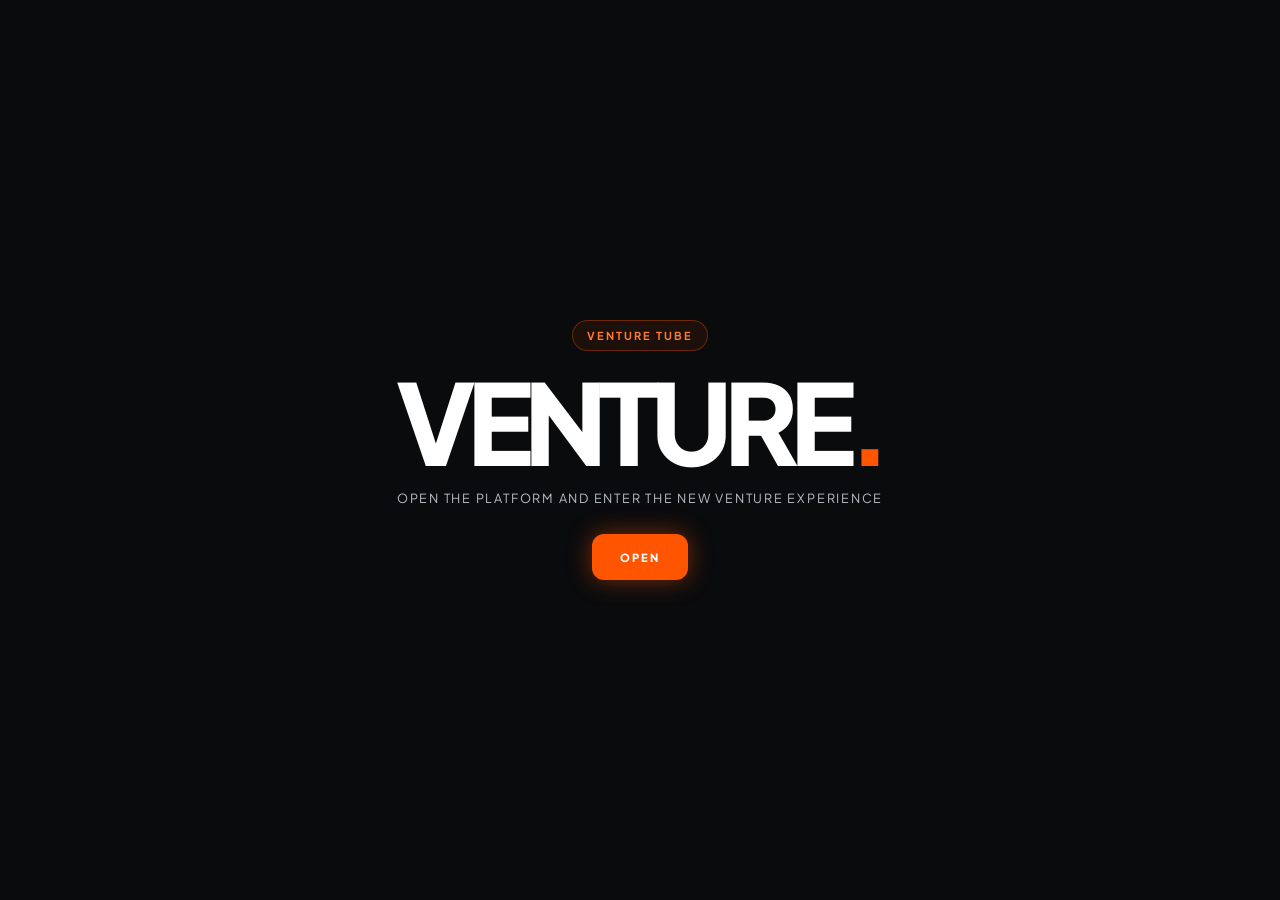
==== index.html @ 2f08c048 "Add files via upload" ====
<!DOCTYPE html>
<html lang="en">
<head>
  <meta charset="UTF-8">
  <meta name="viewport" content="width=device-width, initial-scale=1.0, maximum-scale=1.0, user-scalable=no">
  <title>Balaji Ventures</title>
  <link rel="preconnect" href="https://fonts.googleapis.com">
  <link rel="preconnect" href="https://fonts.gstatic.com" crossorigin>
  <link href="https://fonts.googleapis.com/css2?family=Plus+Jakarta+Sans:wght@400;500;600;700;800&display=swap" rel="stylesheet">
  <link rel="stylesheet" href="style.css">
  <style>
    .intro-screen {
      position: fixed;
      inset: 0;
      display: flex;
      align-items: center;
      justify-content: center;
      background: #0A0B0D;
      z-index: 50;
      transition: opacity 0.6s ease, visibility 0.6s ease;
    }
    .intro-screen.hidden {
      opacity: 0;
      visibility: hidden;
      pointer-events: none;
    }
    .intro-inner {
      text-align: center;
      padding: 32px 20px;
    }
    .intro-badge {
      display: inline-block;
      margin-bottom: 20px;
      border: 1px solid rgba(255, 85, 0, 0.35);
      background: rgba(255, 85, 0, 0.08);
      color: #ff7a32;
      padding: 8px 14px;
      border-radius: 999px;
      font-size: 11px;
      letter-spacing: 0.18em;
      text-transform: uppercase;
      font-weight: 700;
    }
    .intro-title {
      margin: 0;
      color: #fff;
      font-size: clamp(3rem, 9vw, 8rem);
      line-height: 0.9;
      letter-spacing: -0.08em;
      font-weight: 800;
    }
    .intro-title .dot {
      color: #FF5500;
    }
    .intro-sub {
      margin: 18px auto 0;
      max-width: 540px;
      color: rgba(226, 232, 240, 0.8);
      font-size: 0.9rem;
      letter-spacing: 0.14em;
      text-transform: uppercase;
    }
    .open-btn {
      margin-top: 28px;
      border: none;
      background: #FF5500;
      color: #fff;
      padding: 16px 28px;
      border-radius: 12px;
      font-size: 0.8rem;
      letter-spacing: 0.18em;
      text-transform: uppercase;
      font-weight: 800;
      cursor: pointer;
      box-shadow: 0 0 24px rgba(255, 85, 0, 0.45);
    }
    .app-root {
      opacity: 1;
      transition: opacity 0.5s ease;
    }
    .app-root.hidden {
      opacity: 0;
      pointer-events: none;
    }
  </style>
</head>
<body class="dark-theme">
  <div id="introScreen" class="intro-screen">
    <div class="intro-inner">
      <div class="intro-badge">Venture Tube</div>
      <h1 class="intro-title">VENTURE<span class="dot">.</span></h1>
      <p class="intro-sub">Open the platform and enter the new venture experience</p>
      <button id="openVentureBtn" class="open-btn" type="button">Open</button>
    </div>
  </div>

  <!-- App Root -->
  <div class="app-root hidden" id="ventureAppRoot">

    <!-- Top Navigation Bar -->
    <header class="app-header" id="appHeader">
      <div class="header-left">
        <a href="#" class="brand-link" id="logoBtn" aria-label="Balaji Ventures Home">
          <div class="brand-badge-icon">BV</div>
          <span class="brand-name">Balaji Ventures</span>
        </a>
      </div>

      <!-- Center Search (Desktop) -->
      <div class="header-center desktop-only">
        <div class="search-box-wrap">
          <svg viewBox="0 0 24 24" class="search-icon"><path d="M20.87 20.17l-5.59-5.59A7.93 7.93 0 0 0 17 9.5a8 8 0 1 0-8 8 7.93 7.93 0 0 0 5.08-1.72l5.59 5.59.2.2.7-.7zM9.5 16.5a7 7 0 1 1 0-14 7 7 0 0 1 0 14z" fill="currentColor"/></svg>
          <input type="text" id="desktopSearchInput" class="search-input" placeholder="Search videos..." autocomplete="off">
          <button class="clear-btn hidden" id="desktopClearSearchBtn" aria-label="Clear search">
            <svg viewBox="0 0 24 24" class="icon-sm"><path d="M19 6.41L17.59 5 12 10.59 6.41 5 5 6.41 10.59 12 5 17.59 6.41 19 12 13.41 17.59 19 19 17.59 13.41 12z" fill="currentColor"/></svg>
          </button>
        </div>
      </div>

      <!-- Right Header Actions -->
      <div class="header-right">
        <!-- Theme Toggle Button (Light / Dark Mode) -->
        <button class="icon-btn theme-toggle-btn" id="themeToggleBtn" aria-label="Toggle Light/Dark Mode" title="Toggle Light/Dark Mode">
          <svg viewBox="0 0 24 24" class="icon" id="themeIconSvg">
            <!-- Sun Icon (shown in dark mode to switch to light) -->
            <path d="M12 7c-2.76 0-5 2.24-5 5s2.24 5 5 5 5-2.24 5-5-2.24-5-5-5zM2 13h2c.55 0 1-.45 1-1s-.45-1-1-1H2c-.55 0-1 .45-1 1s.45 1 1 1zm18 0h2c.55 0 1-.45 1-1s-.45-1-1-1h-2c-.55 0-1 .45-1 1s.45 1 1 1zM11 2v2c0 .55.45 1 1 1s1-.45 1-1V2c0-.55-.45-1-1-1s-1 .45-1 1zm0 18v2c0 .55.45 1 1 1s1-.45 1-1v-2c0-.55-.45-1-1-1s-1 .45-1 1zM5.99 4.58c-.39-.39-1.03-.39-1.41 0s-.39 1.03 0 1.41l1.06 1.06c.39.39 1.03.39 1.41 0s.39-1.03 0-1.41L5.99 4.58zm12.37 12.37c-.39-.39-1.03-.39-1.41 0s-.39 1.03 0 1.41l1.06 1.06c.39.39 1.03.39 1.41 0s.39-1.03 0-1.41l-1.06-1.06zm1.06-10.96c.39-.39.39-1.03 0-1.41s-1.03-.39-1.41 0l-1.06 1.06c-.39.39-.39 1.03 0 1.41s1.03.39 1.41 0l1.06-1.06zM7.05 18.36c.39-.39.39-1.03 0-1.41s-1.03-.39-1.41 0l-1.06 1.06c-.39.39-.39 1.03 0 1.41s1.03.39 1.41 0l1.06-1.06z" fill="currentColor"/>
          </svg>
        </button>

        <!-- Mobile Search Trigger -->
        <button class="icon-btn mobile-only" id="mobileSearchTrigger" aria-label="Search">
          <svg viewBox="0 0 24 24" class="icon"><path d="M20.87 20.17l-5.59-5.59A7.93 7.93 0 0 0 17 9.5a8 8 0 1 0-8 8 7.93 7.93 0 0 0 5.08-1.72l5.59 5.59.2.2.7-.7zM9.5 16.5a7 7 0 1 1 0-14 7 7 0 0 1 0 14z" fill="currentColor"/></svg>
        </button>

        <!-- Account Profile Avatar -->
        <button class="avatar-button" id="accountMenuBtn" aria-label="Account">
          <div class="avatar-circle">BV</div>
        </button>
      </div>
    </header>

    <!-- Mobile Search Bar Overlay -->
    <div class="mobile-search-overlay hidden" id="mobileSearchBar">
      <button class="icon-btn" id="mobileSearchClose" aria-label="Close search">
        <svg viewBox="0 0 24 24" class="icon"><path d="M20 11H7.83l5.59-5.59L12 4l-8 8 8 8 1.41-1.41L7.83 13H20v-2z" fill="currentColor"/></svg>
      </button>
      <input type="text" id="mobileSearchInput" placeholder="Search videos..." autocomplete="off">
    </div>

    <!-- Main Content Shell -->
    <div class="page-shell">

      <!-- Desktop Sidebar Rail -->
      <aside class="sidebar-rail desktop-only" id="sidebarRail">
        <nav class="rail-nav">
          <a href="#" class="rail-item active" id="railHomeBtn" aria-label="Home">
            <svg viewBox="0 0 24 24" class="icon"><path d="M10 20v-6h4v6h5v-8h3L12 3 2 12h3v8z" fill="currentColor"/></svg>
            <span>Home</span>
          </a>
          <button class="rail-item" id="railAccountBtn" aria-label="Account">
            <svg viewBox="0 0 24 24" class="icon"><path d="M12 2C6.48 2 2 6.48 2 12s4.48 10 10 10 10-4.48 10-10S17.52 2 12 2zm0 3c1.66 0 3 1.34 3 3s-1.34 3-3 3-3-1.34-3-3 1.34-3 3-3zm0 14.2c-2.5 0-4.71-1.28-6-3.22.03-1.99 4-3.08 6-3.08 1.99 0 5.97 1.09 6 3.08-1.29 1.94-3.5 3.22-6 3.22z" fill="currentColor"/></svg>
            <span>Account</span>
          </button>
        </nav>
      </aside>

      <!-- VIEW 1: HOME FEED VIEW -->
      <main class="content-view" id="homeView">
        <section class="video-feed-section">
          <div class="feed-header">
            <h1 class="feed-title">Balaji Ventures Videos</h1>
            <p class="feed-subtitle">Select any video to open the dedicated player page with comments and video made by code.</p>
          </div>

          <!-- Video Cards Grid -->
          <div class="video-cards-grid" id="videoCardsGrid">

            <!-- Video Card 0 -->
            <article class="video-card" data-id="0">
              <div class="card-media">
                <canvas class="thumb-canvas" id="thumbCanvas0" width="400" height="225"></canvas>
                <span class="duration-badge">0:30</span>
              </div>
              <div class="card-details">
                <div class="author-avatar">BV</div>
                <div class="card-meta">
                  <h3 class="video-card-title">Balaji Ventures - Project Introduction & Vision</h3>
                  <div class="author-name">Balaji Ventures</div>
                  <div class="video-stats">180K views • 2 days ago</div>
                </div>
              </div>
            </article>

            <!-- Video Card 1 -->
            <article class="video-card" data-id="1">
              <div class="card-media">
                <canvas class="thumb-canvas" id="thumbCanvas1" width="400" height="225"></canvas>
                <span class="duration-badge">0:30</span>
              </div>
              <div class="card-details">
                <div class="author-avatar">BV</div>
                <div class="card-meta">
                  <h3 class="video-card-title">Balaji Ventures - Coastal Horizon & Sunset Waves</h3>
                  <div class="author-name">Balaji Ventures</div>
                  <div class="video-stats">125K views • 4 days ago</div>
                </div>
              </div>
            </article>

            <!-- Video Card 2 -->
            <article class="video-card" data-id="2">
              <div class="card-media">
                <canvas class="thumb-canvas" id="thumbCanvas2" width="400" height="225"></canvas>
                <span class="duration-badge">0:30</span>
              </div>
              <div class="card-details">
                <div class="author-avatar">BV</div>
                <div class="card-meta">
                  <h3 class="video-card-title">Balaji Ventures - Mountain Pine Sunrise</h3>
                  <div class="author-name">Balaji Ventures</div>
                  <div class="video-stats">95K views • 1 week ago</div>
                </div>
              </div>
            </article>

            <!-- Video Card 3 -->
            <article class="video-card" data-id="3">
              <div class="card-media">
                <canvas class="thumb-canvas" id="thumbCanvas3" width="400" height="225"></canvas>
                <span class="duration-badge">0:30</span>
              </div>
              <div class="card-details">
                <div class="author-avatar">BV</div>
                <div class="card-meta">
                  <h3 class="video-card-title">Balaji Ventures - Twilight City Lights</h3>
                  <div class="author-name">Balaji Ventures</div>
                  <div class="video-stats">140K views • 2 weeks ago</div>
                </div>
              </div>
            </article>

          </div>
        </section>

        <!-- Loading Skeletons -->
        <section class="loading-skeletons-section">
          <div class="skeletons-title">Loading Thumbnails</div>
          <div class="skeletons-grid">
            <div class="skeleton-item">
              <div class="skeleton-thumb-placeholder"></div>
              <div class="skeleton-caption">
                <div class="skeleton-circle"></div>
                <div class="skeleton-bars">
                  <div class="skeleton-line w-85"></div>
                  <div class="skeleton-line w-55"></div>
                </div>
              </div>
            </div>
            <div class="skeleton-item">
              <div class="skeleton-thumb-placeholder"></div>
              <div class="skeleton-caption">
                <div class="skeleton-circle"></div>
                <div class="skeleton-bars">
                  <div class="skeleton-line w-85"></div>
                  <div class="skeleton-line w-55"></div>
                </div>
              </div>
            </div>
          </div>
        </section>

        <!-- Site Footer Label -->
        <footer class="site-footer">
          <div class="footer-container">
            <div class="footer-credits">
              <span class="footer-text">Made by <strong>Teemup Technology</strong></span>
              <span class="footer-bullet">•</span>
              <span class="footer-demo-pill">Demo Version</span>
            </div>
            <div class="footer-info">
              <span>Balaji Ventures Video Platform</span>
            </div>
          </div>
        </footer>
      </main>

      <!-- VIEW 2: DEDICATED IMPROVED WATCH PAGE (2-COLUMN THEATER LAYOUT) -->
      <main class="content-view hidden" id="watchView">
        <div class="watch-page-wrapper">

          <!-- Top Back Bar -->
          <div class="watch-top-bar">
            <button class="back-link-btn" id="backToHomeBtn">
              <svg viewBox="0 0 24 24" class="icon"><path d="M20 11H7.83l5.59-5.59L12 4l-8 8 8 8 1.41-1.41L7.83 13H20v-2z" fill="currentColor"/></svg>
              <span>Back to Feed</span>
            </button>
          </div>

          <!-- 2-Column Theater Layout -->
          <div class="watch-columns-layout">

            <!-- LEFT MAIN COLUMN: Video Player + Meta + Description + Comments -->
            <div class="watch-primary-col">

              <!-- Improved Video Player Screen (Natural Code-Generated Video) -->
              <div class="player-viewport" id="playerViewport">
                <canvas id="natureVideoCanvas" width="960" height="540"></canvas>

                <!-- Professional Video Player Controls Bar -->
                <div class="player-controls-bar" id="playerControlsBar">
                  <div class="seek-track" id="videoSeekTrack">
                    <div class="seek-progress" id="videoSeekProgress"></div>
                  </div>
                  <div class="controls-actions">
                    <div class="actions-left">
                      <button class="ctrl-btn" id="codePlayToggle" aria-label="Play/Pause">
                        <svg viewBox="0 0 24 24" class="icon" id="playIconSvg"><path d="M6 19h4V5H6v14zm8-14v14h4V5h-4z" fill="#ffffff"/></svg>
                      </button>
                      <button class="ctrl-btn" id="codeRestartBtn" aria-label="Replay">
                        <svg viewBox="0 0 24 24" class="icon"><path d="M12 5V1L7 6l5 5V7c3.31 0 6 2.69 6 6s-2.69 6-6 6-6-2.69-6-6H4c0 4.42 3.58 8 8 8s8-3.58 8-8-3.58-8-8-8z" fill="#ffffff"/></svg>
                      </button>
                      <button class="ctrl-btn" id="codeMuteBtn" aria-label="Mute/Unmute">
                        <svg viewBox="0 0 24 24" class="icon" id="volumeIconSvg"><path d="M3 9v6h4l5 5V4L7 9H3zm13.5 3c0-1.77-1.02-3.29-2.5-4.03v8.05c1.48-.73 2.5-2.25 2.5-4.02z" fill="#ffffff"/></svg>
                      </button>
                      <span class="time-label" id="videoTimeDisplay">0:00 / 0:30</span>
                    </div>
                    <div class="actions-right">
                      <button class="ctrl-btn" id="codeFullscreenBtn" aria-label="Fullscreen">
                        <svg viewBox="0 0 24 24" class="icon"><path d="M7 14H5v5h5v-2H7v-3zm-2-4h2V7h3V5H5v5zm12 7h-3v2h5v-5h-2v3zM14 5v2h3v3h2V5h-5z" fill="#ffffff"/></svg>
                      </button>
                    </div>
                  </div>
                </div>
              </div>

              <!-- Title & Channel Header Row -->
              <div class="video-info-box">
                <h1 class="watch-video-title" id="watchVideoTitle">Balaji Ventures - Project Introduction & Vision</h1>
                
                <div class="watch-channel-row">
                  <div class="channel-group">
                    <div class="channel-avatar">BV</div>
                    <div class="channel-meta">
                      <div class="channel-title">Balaji Ventures</div>
                      <div class="channel-sub">245K subscribers</div>
                    </div>
                    <button class="subscribe-btn" id="subscribeBtn">Subscribe</button>
                  </div>

                  <div class="video-action-buttons">
                    <button class="action-pill-btn" id="likeBtn">
                      <svg viewBox="0 0 24 24" class="icon-sm"><path d="M1 21h4V9H1v12zm22-11c0-1.1-.9-2-2-2h-6.31l.95-4.57.03-.32c0-.41-.17-.79-.44-1.06L14.17 1 7.59 7.59C7.22 7.95 7 8.45 7 9v10c0 1.1.9 2 2 2h9c.83 0 1.54-.5 1.84-1.22l3.02-7.05c.09-.23.14-.47.14-.73v-2z" fill="currentColor"/></svg>
                      <span id="likeCountText">14K</span>
                    </button>
                    <button class="action-pill-btn" id="shareBtn">
                      <svg viewBox="0 0 24 24" class="icon-sm"><path d="M18 16.08c-.76 0-1.44.3-1.96.77L8.91 12.7c.05-.23.09-.46.09-.7s-.04-.47-.09-.7l7.05-4.11c.54.5 1.25.81 2.04.81 1.66 0 3-1.34 3-3s-1.34-3-3-3-3 1.34-3 3c0 .24.04.47.09.7L8.04 9.81C7.5 9.31 6.79 9 6 9c-1.66 0-3 1.34-3 3s1.34 3 3 3c.79 0 1.5-.31 2.04-.81l7.12 4.16c-.05.21-.08.43-.08.65 0 1.61 1.31 2.92 2.92 2.92s2.92-1.31 2.92-2.92c0-1.61-1.31-2.92-2.92-2.92z" fill="currentColor"/></svg>
                      <span>Share</span>
                    </button>
                  </div>
                </div>

                <!-- Description Card -->
                <div class="video-description-card">
                  <div class="views-date-row" id="watchVideoStats">180K views • 2 days ago</div>
                  <p class="description-text" id="watchVideoDesc">
                    Welcome to Balaji Ventures. This video is generated live by code on HTML5 canvas with natural color harmonies, smooth frame pacing, and responsive motion graphics.
                  </p>
                </div>
              </div>

              <!-- COMMENTS SECTION -->
              <section class="comments-section" id="commentsSection">
                <div class="comments-header">
                  <h2 class="comments-count" id="commentsCountHeader">3 Comments</h2>
                </div>

                <!-- Add Comment Form -->
                <div class="add-comment-box">
                  <div class="user-avatar-sm">BV</div>
                  <div class="add-comment-field">
                    <input type="text" id="newCommentInput" placeholder="Add a comment..." autocomplete="off">
                    <div class="comment-actions-row hidden" id="commentActionsRow">
                      <button class="comment-cancel-btn" id="cancelCommentBtn">Cancel</button>
                      <button class="comment-submit-btn" id="submitCommentBtn">Comment</button>
                    </div>
                  </div>
                </div>

                <!-- Comments List -->
                <div class="comments-list" id="commentsList">
                  <!-- Comment 1 -->
                  <div class="comment-item">
                    <div class="comment-avatar">AV</div>
                    <div class="comment-body">
                      <div class="comment-author-row">
                        <span class="comment-author">Arjun Verma</span>
                        <span class="comment-time">1 day ago</span>
                      </div>
                      <div class="comment-content">
                        The natural lighting and smooth motion on this video are fantastic. Balaji Ventures has built an incredible video platform here!
                      </div>
                      <div class="comment-actions">
                        <button class="comment-like-btn" data-liked="false">
                          <svg viewBox="0 0 24 24" class="icon-xs"><path d="M1 21h4V9H1v12zm22-11c0-1.1-.9-2-2-2h-6.31l.95-4.57.03-.32c0-.41-.17-.79-.44-1.06L14.17 1 7.59 7.59C7.22 7.95 7 8.45 7 9v10c0 1.1.9 2 2 2h9c.83 0 1.54-.5 1.84-1.22l3.02-7.05c.09-.23.14-.47.14-.73v-2z" fill="currentColor"/></svg>
                          <span class="like-num">42</span>
                        </button>
                        <button class="reply-text-btn">Reply</button>
                      </div>
                    </div>
                  </div>

                  <!-- Comment 2 -->
                  <div class="comment-item">
                    <div class="comment-avatar">PR</div>
                    <div class="comment-body">
                      <div class="comment-author-row">
                        <span class="comment-author">Priya Rao</span>
                        <span class="comment-time">2 days ago</span>
                      </div>
                      <div class="comment-content">
                        Love how clean the video player is. The timeline scrubbing feels so responsive, and no lag whatsoever.
                      </div>
                      <div class="comment-actions">
                        <button class="comment-like-btn" data-liked="false">
                          <svg viewBox="0 0 24 24" class="icon-xs"><path d="M1 21h4V9H1v12zm22-11c0-1.1-.9-2-2-2h-6.31l.95-4.57.03-.32c0-.41-.17-.79-.44-1.06L14.17 1 7.59 7.59C7.22 7.95 7 8.45 7 9v10c0 1.1.9 2 2 2h9c.83 0 1.54-.5 1.84-1.22l3.02-7.05c.09-.23.14-.47.14-.73v-2z" fill="currentColor"/></svg>
                          <span class="like-num">19</span>
                        </button>
                        <button class="reply-text-btn">Reply</button>
                      </div>
                    </div>
                  </div>

                  <!-- Comment 3 -->
                  <div class="comment-item">
                    <div class="comment-avatar">RK</div>
                    <div class="comment-body">
                      <div class="comment-author-row">
                        <span class="comment-author">Rohan Kumar</span>
                        <span class="comment-time">3 days ago</span>
                      </div>
                      <div class="comment-content">
                        Great work by Balaji Ventures! Solid presentation and the layout is easy to navigate on both mobile and laptop.
                      </div>
                      <div class="comment-actions">
                        <button class="comment-like-btn" data-liked="false">
                          <svg viewBox="0 0 24 24" class="icon-xs"><path d="M1 21h4V9H1v12zm22-11c0-1.1-.9-2-2-2h-6.31l.95-4.57.03-.32c0-.41-.17-.79-.44-1.06L14.17 1 7.59 7.59C7.22 7.95 7 8.45 7 9v10c0 1.1.9 2 2 2h9c.83 0 1.54-.5 1.84-1.22l3.02-7.05c.09-.23.14-.47.14-.73v-2z" fill="currentColor"/></svg>
                          <span class="like-num">8</span>
                        </button>
                        <button class="reply-text-btn">Reply</button>
                      </div>
                    </div>
                  </div>
                </div>
              </section>

            </div>

            <!-- RIGHT SIDEBAR COLUMN: Recommended Videos List -->
            <aside class="watch-secondary-col">
              <h2 class="sidebar-heading">More from Balaji Ventures</h2>
              <div class="recommended-videos-list" id="recommendedVideosList"></div>
            </aside>

          </div>

          <!-- Site Footer Label -->
          <footer class="site-footer">
            <div class="footer-container">
              <div class="footer-credits">
                <span class="footer-text">Made by <strong>Teemup Technology</strong></span>
                <span class="footer-bullet">•</span>
                <span class="footer-demo-pill">Demo Version</span>
              </div>
              <div class="footer-info">
                <span>Balaji Ventures Video Platform</span>
              </div>
            </div>
          </footer>
        </div>
      </main>

    </div>

    <!-- Mobile Bottom Navigation Bar (Home, Search, Account) -->
    <nav class="mobile-bottom-bar mobile-only" id="mobileBottomBar">
      <button class="mobile-tab-btn active" id="mobTabHome">
        <svg viewBox="0 0 24 24" class="icon"><path d="M10 20v-6h4v6h5v-8h3L12 3 2 12h3v8z" fill="currentColor"/></svg>
        <span>Home</span>
      </button>

      <button class="mobile-tab-btn" id="mobTabSearch">
        <svg viewBox="0 0 24 24" class="icon"><path d="M20.87 20.17l-5.59-5.59A7.93 7.93 0 0 0 17 9.5a8 8 0 1 0-8 8 7.93 7.93 0 0 0 5.08-1.72l5.59 5.59.2.2.7-.7zM9.5 16.5a7 7 0 1 1 0-14 7 7 0 0 1 0 14z" fill="currentColor"/></svg>
        <span>Search</span>
      </button>

      <button class="mobile-tab-btn" id="mobTabAccount">
        <div class="mob-avatar">BV</div>
        <span>Account</span>
      </button>
    </nav>

    <!-- Account Menu Flyout -->
    <div class="account-flyout hidden" id="accountMenu">
      <div class="account-user-row">
        <div class="avatar-circle">BV</div>
        <div class="account-user-meta">
          <div class="user-name">Balaji Ventures</div>
          <div class="user-handle">@balajiventures</div>
        </div>
      </div>
      <div class="menu-divider"></div>
      <button class="account-item-btn" id="menuThemeToggleBtn">
        <span>Appearance: </span>
        <strong id="menuThemeText">Dark Mode</strong>
      </button>
      <button class="account-item-btn" id="accSettingsBtn">Settings</button>
      <button class="account-item-btn" id="accSignOutBtn">Sign Out</button>
    </div>

    <!-- Toast Notice -->
    <div class="toast-popup hidden" id="toastPopup">
      <span id="toastText">Action completed</span>
    </div>

  </div>

  <script src="app.js"></script>
  <script>
    document.addEventListener('DOMContentLoaded', function () {
      const introScreen = document.getElementById('introScreen');
      const appRoot = document.getElementById('ventureAppRoot');
      const openBtn = document.getElementById('openVentureBtn');

      if (introScreen && appRoot && openBtn) {
        openBtn.addEventListener('click', function () {
          introScreen.classList.add('hidden');
          appRoot.classList.remove('hidden');
        });
      }
    });
  </script>
</body>
</html>
---- style.css ----
/* ==========================================================================
   Balaji Ventures - Professional Video Platform Stylesheet
   Dark Mode & Light Mode Theme Support
   Solid Colors Only, YouTube-Caliber 2-Column Watch Layout,
   Full Interactive Comments Section, Responsive for Laptop & Mobile
   ========================================================================== */

/* Dark Theme Variables (Default) */
:root, body.dark-theme {
  --bg-main: #0f0f0f;
  --bg-header: #121212;
  --bg-surface: #1f1f1f;
  --bg-surface-hover: #272727;
  --bg-card: #181818;
  --border-subtle: #2b2b2b;
  --text-primary: #ffffff;
  --text-secondary: #aaaaaa;
  --text-muted: #717171;
  --accent-blue: #2563eb;
  --subscribe-bg: #ffffff;
  --subscribe-color: #0f0f0f;
  --desc-bg: #222222;
  --pill-bg: #272727;
  --pill-hover: #383838;
  --input-bg: #121212;
  --comment-avatar-bg: #333333;
  --skeleton-bg: #222222;
  --header-height: 56px;
  --rail-width: 72px;
  --bottom-bar-height: 52px;
  --font-family: 'Plus Jakarta Sans', -apple-system, BlinkMacSystemFont, 'Segoe UI', Roboto, sans-serif;
  --radius-sm: 6px;
  --radius-md: 10px;
  --radius-lg: 12px;
  --radius-full: 9999px;
}

/* Light Theme Variables */
body.light-theme {
  --bg-main: #f9fafb;
  --bg-header: #ffffff;
  --bg-surface: #ffffff;
  --bg-surface-hover: #f1f5f9;
  --bg-card: #ffffff;
  --border-subtle: #e2e8f0;
  --text-primary: #0f172a;
  --text-secondary: #64748b;
  --text-muted: #94a3b8;
  --accent-blue: #2563eb;
  --subscribe-bg: #0f172a;
  --subscribe-color: #ffffff;
  --desc-bg: #f1f5f9;
  --pill-bg: #f1f5f9;
  --pill-hover: #e2e8f0;
  --input-bg: #f8fafc;
  --comment-avatar-bg: #e2e8f0;
  --skeleton-bg: #e2e8f0;
}

* {
  box-sizing: border-box;
  margin: 0;
  padding: 0;
  -webkit-tap-highlight-color: transparent;
  transition: background-color 0.2s ease, border-color 0.2s ease, color 0.15s ease;
}

html, body {
  width: 100%;
  height: 100%;
  background-color: var(--bg-main);
  color: var(--text-primary);
  font-family: var(--font-family);
  overflow-x: hidden;
  font-size: 14px;
}

button {
  background: none;
  border: none;
  cursor: pointer;
  color: inherit;
  font-family: inherit;
}

input {
  font-family: inherit;
}

a {
  text-decoration: none;
  color: inherit;
}

.hidden {
  display: none !important;
}

/* ==========================================================================
   Icons & Standard Utilities
   ========================================================================== */
.icon {
  width: 22px;
  height: 22px;
  display: inline-block;
  vertical-align: middle;
  fill: currentColor;
}

.icon-sm {
  width: 17px;
  height: 17px;
  fill: currentColor;
}

.icon-xs {
  width: 14px;
  height: 14px;
  fill: currentColor;
}

.icon-btn {
  display: flex;
  align-items: center;
  justify-content: center;
  width: 38px;
  height: 38px;
  border-radius: 50%;
  color: var(--text-secondary);
}

.icon-btn:hover {
  background-color: var(--bg-surface-hover);
  color: var(--text-primary);
}

.theme-toggle-btn {
  color: var(--text-primary);
}

.theme-toggle-btn:hover {
  color: var(--accent-blue);
}

/* ==========================================================================
   Header (Top Navigation)
   ========================================================================== */
.app-header {
  position: fixed;
  top: 0;
  left: 0;
  right: 0;
  height: var(--header-height);
  background-color: var(--bg-header);
  border-bottom: 1px solid var(--border-subtle);
  display: flex;
  align-items: center;
  justify-content: space-between;
  padding: 0 16px;
  z-index: 100;
}

.header-left {
  display: flex;
  align-items: center;
}

.brand-link {
  display: flex;
  align-items: center;
  gap: 10px;
}

.brand-badge-icon {
  width: 32px;
  height: 32px;
  background-color: var(--accent-blue);
  color: #ffffff;
  font-size: 13px;
  font-weight: 800;
  display: flex;
  align-items: center;
  justify-content: center;
  border-radius: 6px;
}

.brand-name {
  font-size: 16px;
  font-weight: 800;
  color: var(--text-primary);
  letter-spacing: 0.3px;
}

/* Center Search (Desktop) */
.header-center {
  flex: 0 1 500px;
  margin: 0 20px;
}

.search-box-wrap {
  position: relative;
  display: flex;
  align-items: center;
  width: 100%;
  background-color: var(--input-bg);
  border: 1px solid var(--border-subtle);
  border-radius: var(--radius-full);
  height: 38px;
  padding: 0 14px;
  gap: 10px;
}

.search-box-wrap:focus-within {
  border-color: var(--accent-blue);
}

.search-icon {
  width: 16px;
  height: 16px;
  color: var(--text-secondary);
  flex-shrink: 0;
}

.search-input {
  width: 100%;
  background: transparent;
  border: none;
  outline: none;
  color: var(--text-primary);
  font-size: 13px;
}

.search-input::placeholder {
  color: var(--text-muted);
}

.clear-btn {
  display: flex;
  align-items: center;
  justify-content: center;
  color: var(--text-secondary);
  padding: 2px;
}

/* Header Right */
.header-right {
  display: flex;
  align-items: center;
  gap: 6px;
}

.avatar-button {
  width: 32px;
  height: 32px;
  border-radius: 50%;
  display: flex;
  align-items: center;
  justify-content: center;
  cursor: pointer;
}

.avatar-circle {
  width: 100%;
  height: 100%;
  border-radius: 50%;
  background-color: var(--accent-blue);
  color: #ffffff;
  font-size: 12px;
  font-weight: 800;
  display: flex;
  align-items: center;
  justify-content: center;
}

/* Mobile Search Overlay */
.mobile-search-overlay {
  position: fixed;
  top: 0;
  left: 0;
  right: 0;
  height: var(--header-height);
  background-color: var(--bg-header);
  border-bottom: 1px solid var(--border-subtle);
  display: flex;
  align-items: center;
  padding: 0 12px;
  gap: 10px;
  z-index: 200;
}

.mobile-search-overlay input {
  flex: 1;
  height: 36px;
  background-color: var(--input-bg);
  border: 1px solid var(--border-subtle);
  border-radius: var(--radius-full);
  padding: 0 14px;
  color: var(--text-primary);
  font-size: 14px;
  outline: none;
}

/* ==========================================================================
   Main Page Shell & Desktop Sidebar Rail
   ========================================================================== */
.page-shell {
  display: flex;
  margin-top: var(--header-height);
  min-height: calc(100vh - var(--header-height));
}

.sidebar-rail {
  width: var(--rail-width);
  position: fixed;
  top: var(--header-height);
  left: 0;
  bottom: 0;
  background-color: var(--bg-header);
  border-right: 1px solid var(--border-subtle);
  padding: 16px 0;
  z-index: 90;
}

.rail-nav {
  display: flex;
  flex-direction: column;
  align-items: center;
  gap: 14px;
}

.rail-item {
  display: flex;
  flex-direction: column;
  align-items: center;
  gap: 6px;
  width: 60px;
  padding: 10px 0;
  border-radius: var(--radius-sm);
  color: var(--text-secondary);
  font-size: 10px;
  font-weight: 600;
  transition: all 0.15s ease;
}

.rail-item:hover {
  background-color: var(--bg-surface-hover);
  color: var(--text-primary);
}

.rail-item.active {
  color: var(--text-primary);
  background-color: var(--bg-surface-hover);
}

/* ==========================================================================
   Content View
   ========================================================================== */
.content-view {
  flex: 1;
  margin-left: var(--rail-width);
  padding: 24px 28px 48px;
  min-width: 0;
}

.feed-header {
  margin-bottom: 24px;
}

.feed-title {
  font-size: 20px;
  font-weight: 800;
  color: var(--text-primary);
  margin-bottom: 4px;
}

.feed-subtitle {
  font-size: 13px;
  color: var(--text-secondary);
}

/* ==========================================================================
   Video Feed Cards Grid
   ========================================================================== */
.video-cards-grid {
  display: grid;
  grid-template-columns: repeat(auto-fill, minmax(280px, 1fr));
  gap: 24px 16px;
  margin-bottom: 36px;
}

.video-card {
  display: flex;
  flex-direction: column;
  background-color: var(--bg-card);
  border: 1px solid var(--border-subtle);
  border-radius: var(--radius-md);
  overflow: hidden;
  cursor: pointer;
  transition: border-color 0.15s ease, transform 0.15s ease, box-shadow 0.15s ease;
}

.video-card:hover {
  border-color: var(--accent-blue);
  transform: translateY(-2px);
  box-shadow: 0 6px 18px rgba(0, 0, 0, 0.08);
}

.card-media {
  width: 100%;
  aspect-ratio: 16 / 9;
  position: relative;
  background-color: #000000;
}

.thumb-canvas {
  width: 100%;
  height: 100%;
  display: block;
}

.duration-badge {
  position: absolute;
  bottom: 8px;
  right: 8px;
  background-color: rgba(0, 0, 0, 0.85);
  color: #ffffff;
  font-size: 11px;
  font-weight: 700;
  padding: 2px 6px;
  border-radius: 4px;
}

.card-details {
  padding: 12px 14px 14px;
  display: flex;
  gap: 12px;
  align-items: flex-start;
}

.author-avatar {
  width: 36px;
  height: 36px;
  border-radius: 50%;
  background-color: var(--accent-blue);
  color: #ffffff;
  font-size: 12px;
  font-weight: 800;
  display: flex;
  align-items: center;
  justify-content: center;
  flex-shrink: 0;
}

.card-meta {
  flex: 1;
  display: flex;
  flex-direction: column;
  gap: 3px;
}

.video-card-title {
  font-size: 14px;
  font-weight: 600;
  color: var(--text-primary);
  line-height: 1.35;
  display: -webkit-box;
  -webkit-line-clamp: 2;
  -webkit-box-orient: vertical;
  overflow: hidden;
}

.author-name {
  font-size: 12px;
  color: var(--text-secondary);
}

.video-stats {
  font-size: 12px;
  color: var(--text-muted);
}

/* ==========================================================================
   Loading Skeletons (Solid Pulse)
   ========================================================================== */
.loading-skeletons-section {
  margin-top: 10px;
}

.skeletons-title {
  font-size: 16px;
  font-weight: 700;
  color: var(--text-primary);
  margin-bottom: 14px;
}

.skeletons-grid {
  display: grid;
  grid-template-columns: repeat(auto-fill, minmax(280px, 1fr));
  gap: 20px 16px;
}

@keyframes solidPulse {
  0%, 100% { opacity: 0.45; }
  50% { opacity: 0.9; }
}

.skeleton-item {
  display: flex;
  flex-direction: column;
  gap: 10px;
  animation: solidPulse 1.6s infinite ease-in-out;
}

.skeleton-thumb-placeholder {
  width: 100%;
  aspect-ratio: 16 / 9;
  background-color: var(--skeleton-bg);
  border-radius: var(--radius-md);
  border: 1px solid var(--border-subtle);
}

.skeleton-caption {
  display: flex;
  gap: 10px;
}

.skeleton-circle {
  width: 34px;
  height: 34px;
  border-radius: 50%;
  background-color: var(--skeleton-bg);
  flex-shrink: 0;
}

.skeleton-bars {
  flex: 1;
  display: flex;
  flex-direction: column;
  gap: 6px;
}

.skeleton-line {
  height: 12px;
  background-color: var(--skeleton-bg);
  border-radius: 3px;
}

.skeleton-line.w-85 { width: 85%; }
.skeleton-line.w-55 { width: 55%; }

/* ==========================================================================
   VIEW 2: IMPROVED WATCH PAGE (2-COLUMN THEATER LAYOUT)
   ========================================================================== */
.watch-page-wrapper {
  max-width: 1280px;
  margin: 0 auto;
}

.watch-top-bar {
  display: flex;
  align-items: center;
  margin-bottom: 16px;
}

.back-link-btn {
  display: flex;
  align-items: center;
  gap: 8px;
  background-color: var(--bg-card);
  border: 1px solid var(--border-subtle);
  padding: 8px 14px;
  border-radius: var(--radius-sm);
  color: var(--text-primary);
  font-size: 13px;
  font-weight: 600;
}

.back-link-btn:hover {
  background-color: var(--bg-surface-hover);
  border-color: var(--accent-blue);
}

/* 2-Column Grid Layout */
.watch-columns-layout {
  display: grid;
  grid-template-columns: minmax(0, 1fr) 380px;
  gap: 24px;
  align-items: start;
}

.watch-primary-col {
  display: flex;
  flex-direction: column;
  gap: 16px;
  min-width: 0;
}

.watch-secondary-col {
  display: flex;
  flex-direction: column;
  gap: 14px;
  min-width: 0;
}

/* Video Player Viewport */
.player-viewport {
  width: 100%;
  aspect-ratio: 16 / 9;
  position: relative;
  background-color: #000000;
  border: 1px solid var(--border-subtle);
  border-radius: var(--radius-lg);
  overflow: hidden;
}

#natureVideoCanvas {
  width: 100%;
  height: 100%;
  display: block;
}

/* Player Controls Bar */
.player-controls-bar {
  position: absolute;
  bottom: 0;
  left: 0;
  right: 0;
  background-color: rgba(18, 18, 18, 0.95);
  border-top: 1px solid #333333;
  padding: 6px 14px 8px;
  display: flex;
  flex-direction: column;
  gap: 6px;
}

.seek-track {
  width: 100%;
  height: 4px;
  background-color: #383838;
  border-radius: 2px;
  position: relative;
  cursor: pointer;
}

.seek-progress {
  width: 0%;
  height: 100%;
  background-color: var(--accent-blue);
  border-radius: 2px;
}

.controls-actions {
  display: flex;
  align-items: center;
  justify-content: space-between;
}

.actions-left, .actions-right {
  display: flex;
  align-items: center;
  gap: 12px;
}

.ctrl-btn {
  display: flex;
  align-items: center;
  justify-content: center;
  color: #ffffff;
  padding: 2px;
}

.ctrl-btn:hover {
  color: var(--accent-blue);
}

.time-label {
  font-size: 12px;
  color: #cccccc;
  font-variant-numeric: tabular-nums;
  font-weight: 500;
}

/* ==========================================================================
   Video Info & Channel Header
   ========================================================================== */
.video-info-box {
  display: flex;
  flex-direction: column;
  gap: 12px;
}

.watch-video-title {
  font-size: 20px;
  font-weight: 800;
  color: var(--text-primary);
  line-height: 1.35;
}

.watch-channel-row {
  display: flex;
  align-items: center;
  justify-content: space-between;
  flex-wrap: wrap;
  gap: 14px;
}

.channel-group {
  display: flex;
  align-items: center;
  gap: 12px;
}

.channel-avatar {
  width: 42px;
  height: 42px;
  border-radius: 50%;
  background-color: var(--accent-blue);
  color: #ffffff;
  font-size: 14px;
  font-weight: 800;
  display: flex;
  align-items: center;
  justify-content: center;
}

.channel-meta {
  display: flex;
  flex-direction: column;
}

.channel-title {
  font-size: 15px;
  font-weight: 700;
  color: var(--text-primary);
}

.channel-sub {
  font-size: 12px;
  color: var(--text-secondary);
}

.subscribe-btn {
  background-color: var(--subscribe-bg);
  color: var(--subscribe-color);
  font-size: 13px;
  font-weight: 700;
  padding: 8px 16px;
  border-radius: var(--radius-full);
  margin-left: 10px;
  transition: opacity 0.15s ease;
}

.subscribe-btn:hover {
  opacity: 0.88;
}

.subscribe-btn.subscribed {
  background-color: var(--pill-bg);
  color: var(--text-primary);
}

.video-action-buttons {
  display: flex;
  align-items: center;
  gap: 8px;
}

.action-pill-btn {
  display: inline-flex;
  align-items: center;
  gap: 6px;
  background-color: var(--pill-bg);
  color: var(--text-primary);
  font-size: 13px;
  font-weight: 600;
  padding: 8px 14px;
  border-radius: var(--radius-full);
  transition: background-color 0.15s ease;
}

.action-pill-btn:hover {
  background-color: var(--pill-hover);
}

.action-pill-btn.liked {
  color: var(--accent-blue);
}

/* Video Description Card */
.video-description-card {
  background-color: var(--desc-bg);
  border-radius: var(--radius-md);
  padding: 14px 16px;
  display: flex;
  flex-direction: column;
  gap: 6px;
}

.views-date-row {
  font-size: 13px;
  font-weight: 700;
  color: var(--text-primary);
}

.description-text {
  font-size: 13px;
  color: var(--text-primary);
  line-height: 1.55;
}

/* ==========================================================================
   FULL INTERACTIVE COMMENTS SECTION
   ========================================================================== */
.comments-section {
  margin-top: 14px;
  display: flex;
  flex-direction: column;
  gap: 20px;
}

.comments-header {
  display: flex;
  align-items: center;
  gap: 16px;
}

.comments-count {
  font-size: 18px;
  font-weight: 800;
  color: var(--text-primary);
}

/* Add Comment Box */
.add-comment-box {
  display: flex;
  gap: 14px;
  align-items: flex-start;
}

.user-avatar-sm {
  width: 36px;
  height: 36px;
  border-radius: 50%;
  background-color: var(--accent-blue);
  color: #ffffff;
  font-size: 12px;
  font-weight: 800;
  display: flex;
  align-items: center;
  justify-content: center;
  flex-shrink: 0;
}

.add-comment-field {
  flex: 1;
  display: flex;
  flex-direction: column;
  gap: 8px;
}

.add-comment-field input {
  width: 100%;
  background: transparent;
  border: none;
  border-bottom: 1px solid var(--border-subtle);
  padding: 8px 0;
  color: var(--text-primary);
  font-size: 14px;
  outline: none;
  transition: border-color 0.2s ease;
}

.add-comment-field input:focus {
  border-bottom-color: var(--accent-blue);
}

.comment-actions-row {
  display: flex;
  justify-content: flex-end;
  gap: 10px;
}

.comment-cancel-btn {
  font-size: 13px;
  font-weight: 600;
  color: var(--text-secondary);
  padding: 6px 12px;
  border-radius: var(--radius-full);
}

.comment-cancel-btn:hover {
  background-color: var(--bg-surface-hover);
  color: var(--text-primary);
}

.comment-submit-btn {
  background-color: var(--accent-blue);
  color: #ffffff;
  font-size: 13px;
  font-weight: 600;
  padding: 6px 14px;
  border-radius: var(--radius-full);
}

.comment-submit-btn:hover {
  opacity: 0.9;
}

/* Comments List */
.comments-list {
  display: flex;
  flex-direction: column;
  gap: 18px;
}

.comment-item {
  display: flex;
  gap: 14px;
  align-items: flex-start;
}

.comment-avatar {
  width: 36px;
  height: 36px;
  border-radius: 50%;
  background-color: var(--comment-avatar-bg);
  color: var(--text-primary);
  font-size: 12px;
  font-weight: 700;
  display: flex;
  align-items: center;
  justify-content: center;
  flex-shrink: 0;
}

.comment-body {
  flex: 1;
  display: flex;
  flex-direction: column;
  gap: 4px;
}

.comment-author-row {
  display: flex;
  align-items: center;
  gap: 8px;
}

.comment-author {
  font-size: 13px;
  font-weight: 700;
  color: var(--text-primary);
}

.comment-time {
  font-size: 12px;
  color: var(--text-muted);
}

.comment-content {
  font-size: 13px;
  color: var(--text-primary);
  line-height: 1.45;
}

.comment-actions {
  display: flex;
  align-items: center;
  gap: 16px;
  margin-top: 4px;
}

.comment-like-btn {
  display: inline-flex;
  align-items: center;
  gap: 6px;
  color: var(--text-secondary);
  font-size: 12px;
  font-weight: 600;
}

.comment-like-btn:hover {
  color: var(--text-primary);
}

.comment-like-btn.liked {
  color: var(--accent-blue);
}

.reply-text-btn {
  font-size: 12px;
  font-weight: 600;
  color: var(--text-secondary);
}

.reply-text-btn:hover {
  color: var(--text-primary);
}

/* ==========================================================================
   RECOMMENDED VIDEOS SIDEBAR (Right Column)
   ========================================================================== */
.sidebar-heading {
  font-size: 16px;
  font-weight: 700;
  color: var(--text-primary);
  margin-bottom: 12px;
}

.recommended-videos-list {
  display: flex;
  flex-direction: column;
  gap: 12px;
}

.recommended-card {
  display: flex;
  gap: 10px;
  background-color: var(--bg-card);
  border: 1px solid var(--border-subtle);
  border-radius: var(--radius-sm);
  padding: 8px;
  cursor: pointer;
  transition: border-color 0.15s ease, box-shadow 0.15s ease;
}

.recommended-card:hover {
  border-color: var(--accent-blue);
  box-shadow: 0 4px 12px rgba(0, 0, 0, 0.06);
}

.rec-thumb {
  width: 140px;
  aspect-ratio: 16 / 9;
  background-color: #000000;
  border-radius: 4px;
  overflow: hidden;
  flex-shrink: 0;
  position: relative;
}

.rec-thumb canvas {
  width: 100%;
  height: 100%;
  display: block;
}

.rec-duration {
  position: absolute;
  bottom: 4px;
  right: 4px;
  background-color: rgba(0, 0, 0, 0.85);
  color: #ffffff;
  font-size: 10px;
  font-weight: 700;
  padding: 1px 4px;
  border-radius: 3px;
}

.rec-info {
  flex: 1;
  display: flex;
  flex-direction: column;
  gap: 3px;
  justify-content: center;
  min-width: 0;
}

.rec-title {
  font-size: 13px;
  font-weight: 600;
  color: var(--text-primary);
  line-height: 1.35;
  display: -webkit-box;
  -webkit-line-clamp: 2;
  -webkit-box-orient: vertical;
  overflow: hidden;
}

.rec-channel {
  font-size: 12px;
  color: var(--text-secondary);
}

.rec-stats {
  font-size: 11px;
  color: var(--text-muted);
}

/* ==========================================================================
   Mobile Bottom Navigation Bar
   ========================================================================== */
.mobile-bottom-bar {
  position: fixed;
  bottom: 0;
  left: 0;
  right: 0;
  height: var(--bottom-bar-height);
  background-color: var(--bg-header);
  border-top: 1px solid var(--border-subtle);
  display: flex;
  align-items: center;
  justify-content: space-around;
  z-index: 150;
  padding-bottom: env(safe-area-inset-bottom);
}

.mobile-tab-btn {
  display: flex;
  flex-direction: column;
  align-items: center;
  justify-content: center;
  gap: 3px;
  flex: 1;
  height: 100%;
  color: var(--text-secondary);
}

.mobile-tab-btn.active {
  color: var(--accent-blue);
}

.mobile-tab-btn span {
  font-size: 10px;
  font-weight: 600;
}

.mob-avatar {
  width: 22px;
  height: 22px;
  border-radius: 50%;
  background-color: var(--accent-blue);
  color: #ffffff;
  font-size: 10px;
  font-weight: 800;
  display: flex;
  align-items: center;
  justify-content: center;
}

/* ==========================================================================
   Account Flyout Menu
   ========================================================================== */
.account-flyout {
  position: fixed;
  top: 54px;
  right: 16px;
  width: 220px;
  background-color: var(--bg-card);
  border: 1px solid var(--border-subtle);
  border-radius: var(--radius-sm);
  padding: 10px 0;
  z-index: 250;
  box-shadow: 0 8px 24px rgba(0, 0, 0, 0.25);
}

.account-user-row {
  display: flex;
  align-items: center;
  gap: 10px;
  padding: 8px 14px 10px;
}

.user-name {
  font-size: 14px;
  font-weight: 700;
  color: var(--text-primary);
}

.user-handle {
  font-size: 12px;
  color: var(--text-secondary);
}

.menu-divider {
  height: 1px;
  background-color: var(--border-subtle);
  margin: 6px 0;
}

.account-item-btn {
  padding: 9px 14px;
  text-align: left;
  font-size: 13px;
  color: var(--text-primary);
  width: 100%;
  display: flex;
  align-items: center;
  justify-content: space-between;
}

.account-item-btn:hover {
  background-color: var(--bg-surface-hover);
}

/* ==========================================================================
   Toast Notice
   ========================================================================== */
.toast-popup {
  position: fixed;
  bottom: 68px;
  left: 50%;
  transform: translateX(-50%);
  background-color: var(--bg-header);
  border: 1px solid var(--border-subtle);
  color: var(--text-primary);
  padding: 8px 18px;
  border-radius: var(--radius-full);
  font-size: 13px;
  font-weight: 600;
  z-index: 500;
  box-shadow: 0 4px 16px rgba(0, 0, 0, 0.2);
}

/* ==========================================================================
   Site Footer Label (Made by Teemup Technology, Demo Version)
   ========================================================================== */
.site-footer {
  margin-top: 54px;
  padding-top: 24px;
  padding-bottom: 28px;
  border-top: 1px solid var(--border-subtle);
}

.footer-container {
  display: flex;
  align-items: center;
  justify-content: space-between;
  flex-wrap: wrap;
  gap: 12px;
}

.footer-credits {
  display: flex;
  align-items: center;
  gap: 10px;
  font-size: 13px;
  color: var(--text-secondary);
}

.footer-text strong {
  color: var(--text-primary);
  font-weight: 700;
}

.footer-bullet {
  color: var(--text-muted);
}

.footer-demo-pill {
  display: inline-block;
  font-size: 11px;
  font-weight: 700;
  background-color: var(--pill-bg);
  color: var(--accent-blue);
  border: 1px solid var(--border-subtle);
  padding: 3px 9px;
  border-radius: var(--radius-full);
  letter-spacing: 0.3px;
}

.footer-info {
  font-size: 12px;
  color: var(--text-muted);
}

/* ==========================================================================
   Responsive Breakpoints
   ========================================================================== */
.desktop-only {
  display: flex;
}

.mobile-only {
  display: none !important;
}

@media (max-width: 960px) {
  .desktop-only {
    display: none !important;
  }

  .mobile-only {
    display: flex !important;
  }

  .content-view {
    margin-left: 0;
    padding: 12px 14px calc(var(--bottom-bar-height) + 16px);
  }

  .watch-columns-layout {
    grid-template-columns: 1fr;
    gap: 20px;
  }

  .video-cards-grid {
    grid-template-columns: 1fr;
  }

  .skeletons-grid {
    grid-template-columns: 1fr;
  }

  .watch-video-title {
    font-size: 17px;
  }

  .rec-thumb {
    width: 120px;
  }

  .site-footer {
    margin-top: 36px;
    margin-bottom: calc(var(--bottom-bar-height) + 16px);
  }

  .footer-container {
    flex-direction: column;
    align-items: flex-start;
    gap: 8px;
  }
}
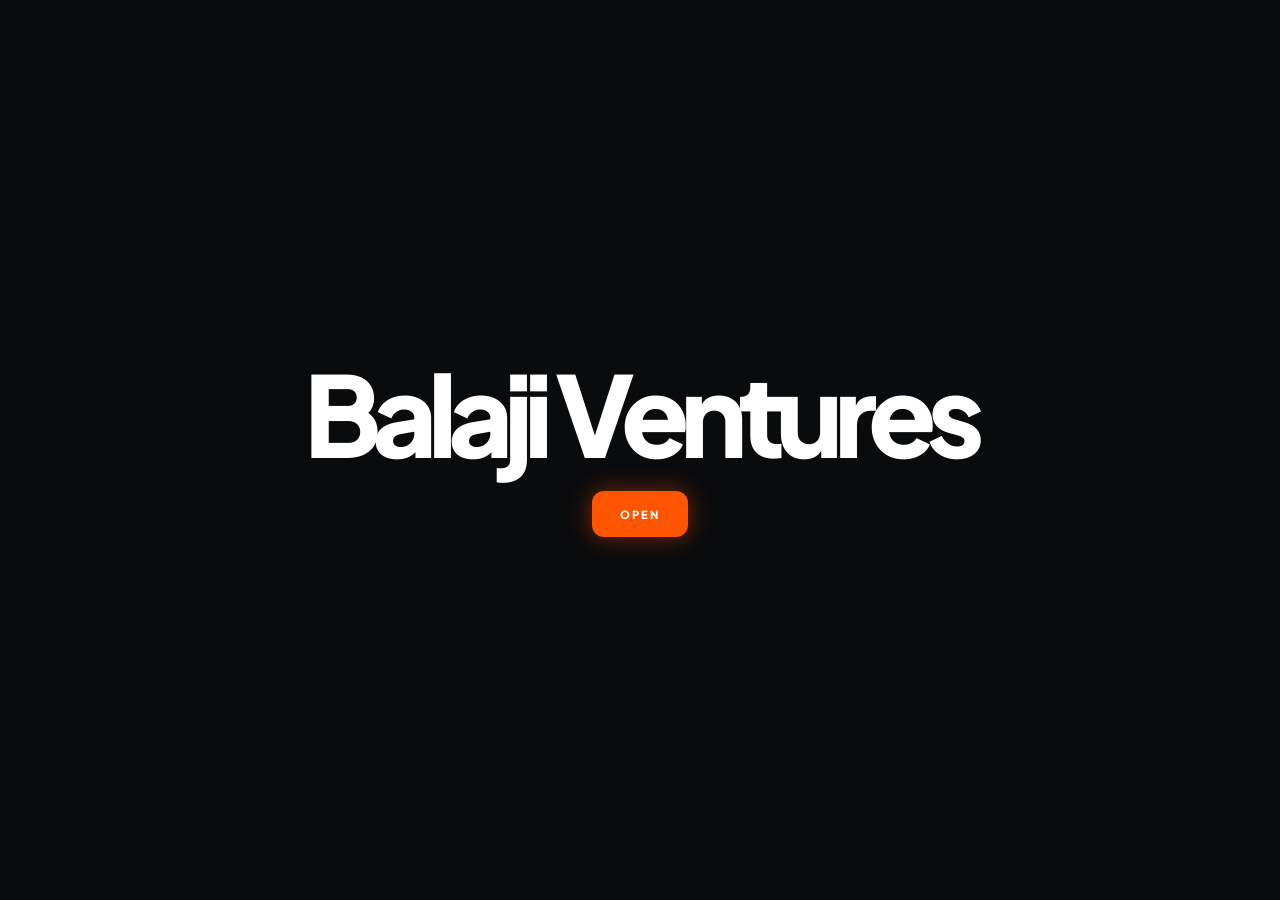
==== commit d04cd88e: "Add files via upload" ====
--- a/index.html
+++ b/index.html
@@ -87,9 +87,7 @@
 <body class="dark-theme">
   <div id="introScreen" class="intro-screen">
     <div class="intro-inner">
-      <div class="intro-badge">Venture Tube</div>
-      <h1 class="intro-title">VENTURE<span class="dot">.</span></h1>
-      <p class="intro-sub">Open the platform and enter the new venture experience</p>
+      <h1 class="intro-title">Balaji Ventures</h1>
       <button id="openVentureBtn" class="open-btn" type="button">Open</button>
     </div>
   </div>
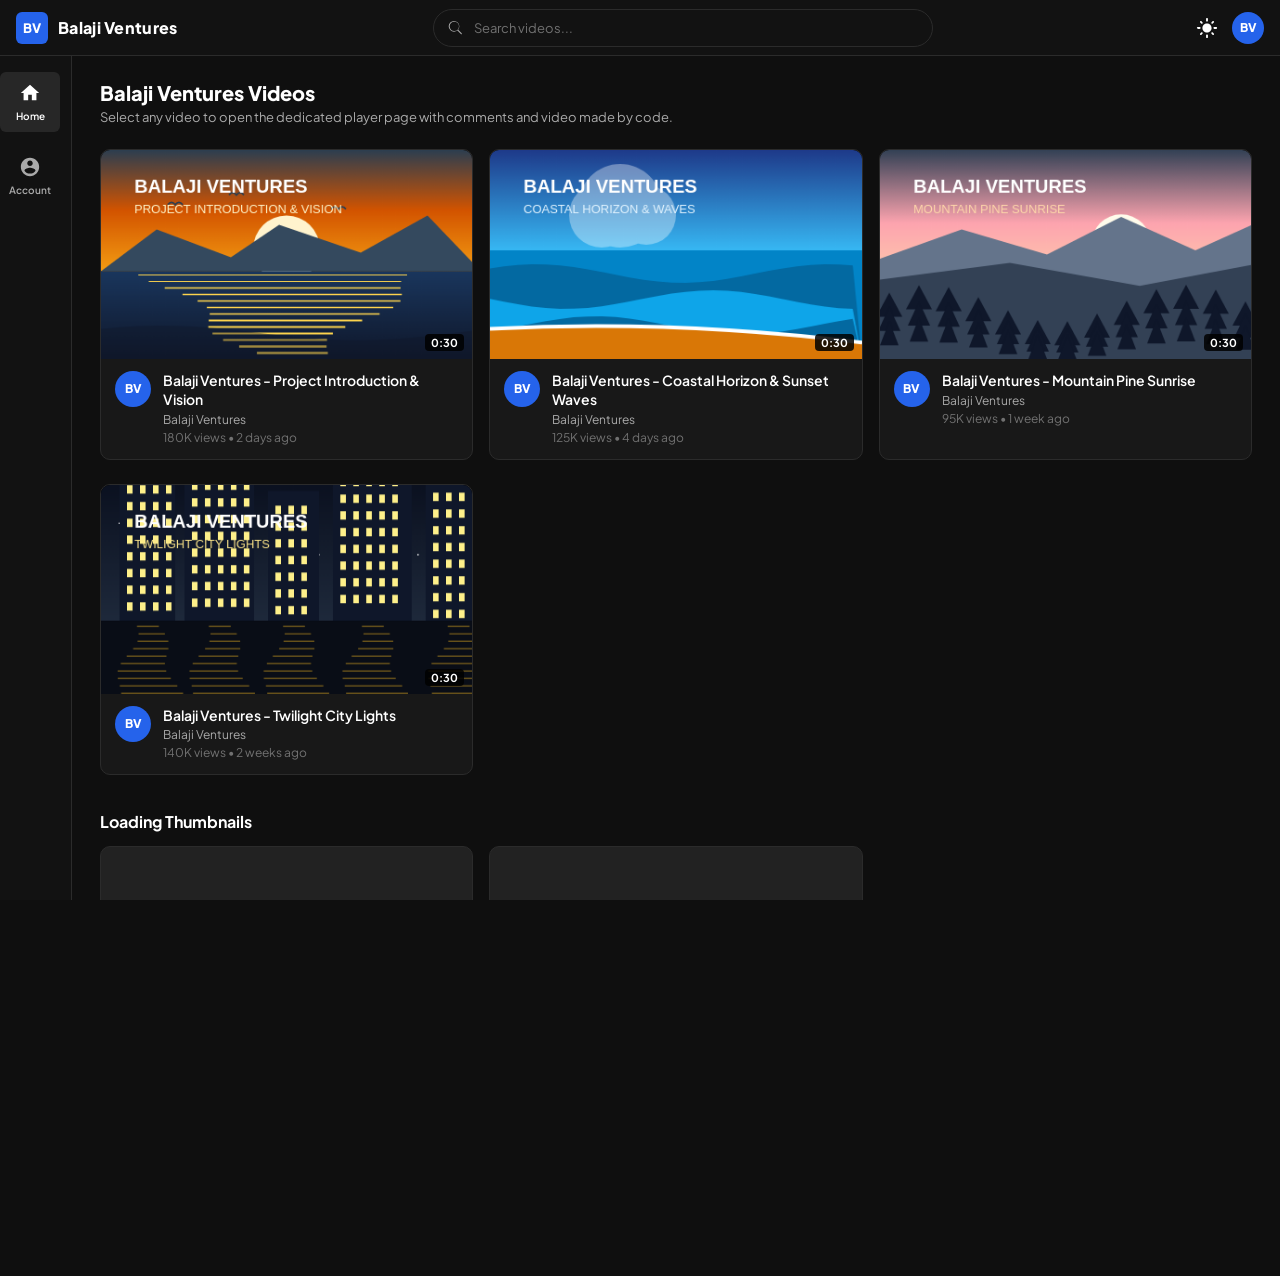
==== commit 0a57377d: "Add files via upload" ====
--- a/index.html
+++ b/index.html
@@ -8,92 +8,10 @@
   <link rel="preconnect" href="https://fonts.gstatic.com" crossorigin>
   <link href="https://fonts.googleapis.com/css2?family=Plus+Jakarta+Sans:wght@400;500;600;700;800&display=swap" rel="stylesheet">
   <link rel="stylesheet" href="style.css">
-  <style>
-    .intro-screen {
-      position: fixed;
-      inset: 0;
-      display: flex;
-      align-items: center;
-      justify-content: center;
-      background: #0A0B0D;
-      z-index: 50;
-      transition: opacity 0.6s ease, visibility 0.6s ease;
-    }
-    .intro-screen.hidden {
-      opacity: 0;
-      visibility: hidden;
-      pointer-events: none;
-    }
-    .intro-inner {
-      text-align: center;
-      padding: 32px 20px;
-    }
-    .intro-badge {
-      display: inline-block;
-      margin-bottom: 20px;
-      border: 1px solid rgba(255, 85, 0, 0.35);
-      background: rgba(255, 85, 0, 0.08);
-      color: #ff7a32;
-      padding: 8px 14px;
-      border-radius: 999px;
-      font-size: 11px;
-      letter-spacing: 0.18em;
-      text-transform: uppercase;
-      font-weight: 700;
-    }
-    .intro-title {
-      margin: 0;
-      color: #fff;
-      font-size: clamp(3rem, 9vw, 8rem);
-      line-height: 0.9;
-      letter-spacing: -0.08em;
-      font-weight: 800;
-    }
-    .intro-title .dot {
-      color: #FF5500;
-    }
-    .intro-sub {
-      margin: 18px auto 0;
-      max-width: 540px;
-      color: rgba(226, 232, 240, 0.8);
-      font-size: 0.9rem;
-      letter-spacing: 0.14em;
-      text-transform: uppercase;
-    }
-    .open-btn {
-      margin-top: 28px;
-      border: none;
-      background: #FF5500;
-      color: #fff;
-      padding: 16px 28px;
-      border-radius: 12px;
-      font-size: 0.8rem;
-      letter-spacing: 0.18em;
-      text-transform: uppercase;
-      font-weight: 800;
-      cursor: pointer;
-      box-shadow: 0 0 24px rgba(255, 85, 0, 0.45);
-    }
-    .app-root {
-      opacity: 1;
-      transition: opacity 0.5s ease;
-    }
-    .app-root.hidden {
-      opacity: 0;
-      pointer-events: none;
-    }
-  </style>
 </head>
 <body class="dark-theme">
-  <div id="introScreen" class="intro-screen">
-    <div class="intro-inner">
-      <h1 class="intro-title">Balaji Ventures</h1>
-      <button id="openVentureBtn" class="open-btn" type="button">Open</button>
-    </div>
-  </div>
-
   <!-- App Root -->
-  <div class="app-root hidden" id="ventureAppRoot">
+  <div class="app-root">
 
     <!-- Top Navigation Bar -->
     <header class="app-header" id="appHeader">
@@ -523,19 +441,5 @@
   </div>
 
   <script src="app.js"></script>
-  <script>
-    document.addEventListener('DOMContentLoaded', function () {
-      const introScreen = document.getElementById('introScreen');
-      const appRoot = document.getElementById('ventureAppRoot');
-      const openBtn = document.getElementById('openVentureBtn');
-
-      if (introScreen && appRoot && openBtn) {
-        openBtn.addEventListener('click', function () {
-          introScreen.classList.add('hidden');
-          appRoot.classList.remove('hidden');
-        });
-      }
-    });
-  </script>
 </body>
 </html>
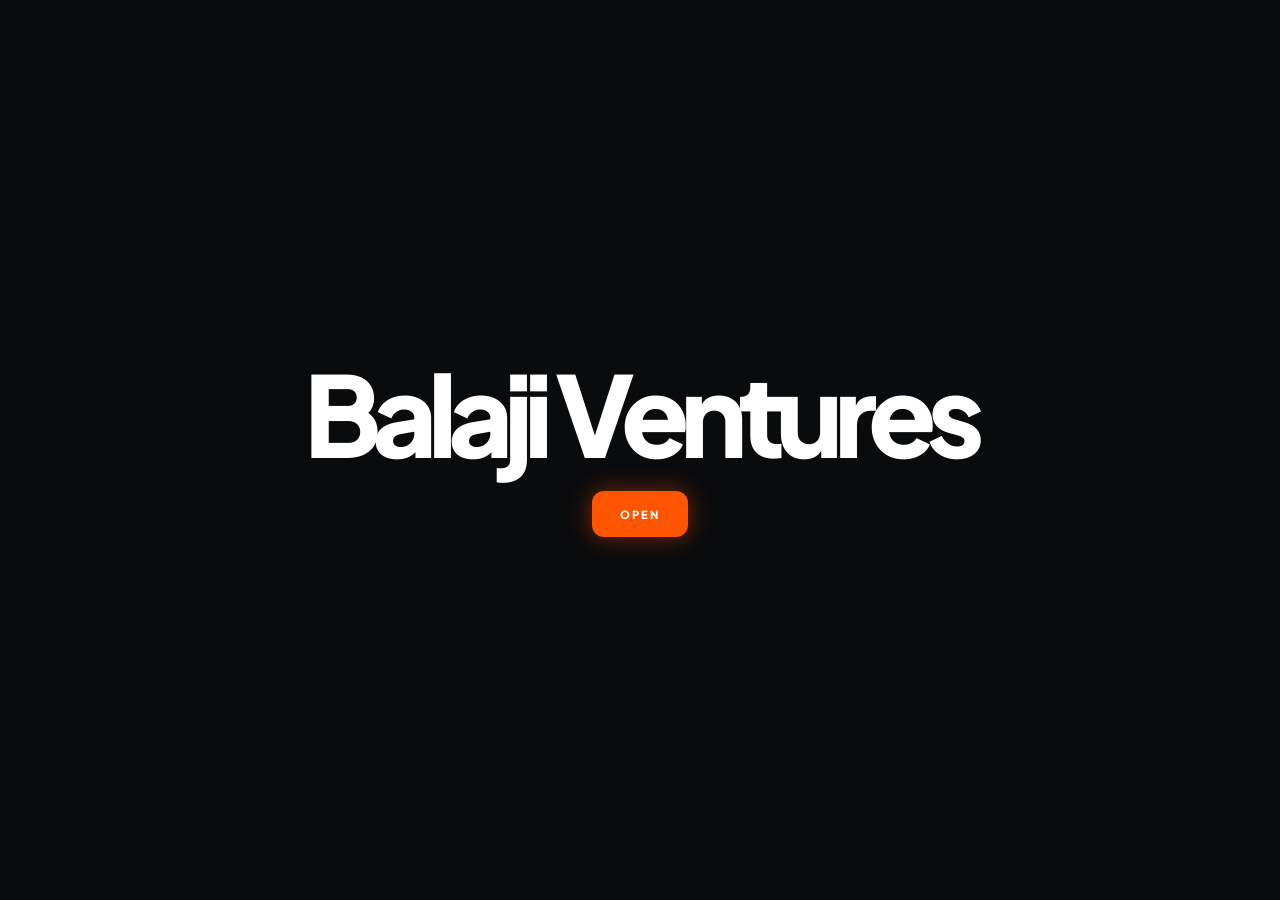
==== commit 34172fd2: "Add files via upload" ====
--- a/index.html
+++ b/index.html
@@ -8,10 +8,92 @@
   <link rel="preconnect" href="https://fonts.gstatic.com" crossorigin>
   <link href="https://fonts.googleapis.com/css2?family=Plus+Jakarta+Sans:wght@400;500;600;700;800&display=swap" rel="stylesheet">
   <link rel="stylesheet" href="style.css">
+  <style>
+    .intro-screen {
+      position: fixed;
+      inset: 0;
+      display: flex;
+      align-items: center;
+      justify-content: center;
+      background: #0A0B0D;
+      z-index: 50;
+      transition: opacity 0.6s ease, visibility 0.6s ease;
+    }
+    .intro-screen.hidden {
+      opacity: 0;
+      visibility: hidden;
+      pointer-events: none;
+    }
+    .intro-inner {
+      text-align: center;
+      padding: 32px 20px;
+    }
+    .intro-badge {
+      display: inline-block;
+      margin-bottom: 20px;
+      border: 1px solid rgba(255, 85, 0, 0.35);
+      background: rgba(255, 85, 0, 0.08);
+      color: #ff7a32;
+      padding: 8px 14px;
+      border-radius: 999px;
+      font-size: 11px;
+      letter-spacing: 0.18em;
+      text-transform: uppercase;
+      font-weight: 700;
+    }
+    .intro-title {
+      margin: 0;
+      color: #fff;
+      font-size: clamp(3rem, 9vw, 8rem);
+      line-height: 0.9;
+      letter-spacing: -0.08em;
+      font-weight: 800;
+    }
+    .intro-title .dot {
+      color: #FF5500;
+    }
+    .intro-sub {
+      margin: 18px auto 0;
+      max-width: 540px;
+      color: rgba(226, 232, 240, 0.8);
+      font-size: 0.9rem;
+      letter-spacing: 0.14em;
+      text-transform: uppercase;
+    }
+    .open-btn {
+      margin-top: 28px;
+      border: none;
+      background: #FF5500;
+      color: #fff;
+      padding: 16px 28px;
+      border-radius: 12px;
+      font-size: 0.8rem;
+      letter-spacing: 0.18em;
+      text-transform: uppercase;
+      font-weight: 800;
+      cursor: pointer;
+      box-shadow: 0 0 24px rgba(255, 85, 0, 0.45);
+    }
+    .app-root {
+      opacity: 1;
+      transition: opacity 0.5s ease;
+    }
+    .app-root.hidden {
+      opacity: 0;
+      pointer-events: none;
+    }
+  </style>
 </head>
 <body class="dark-theme">
+  <div id="introScreen" class="intro-screen">
+    <div class="intro-inner">
+      <h1 class="intro-title">Balaji Ventures</h1>
+      <button id="openVentureBtn" class="open-btn" type="button">Open</button>
+    </div>
+  </div>
+
   <!-- App Root -->
-  <div class="app-root">
+  <div class="app-root hidden" id="ventureAppRoot">
 
     <!-- Top Navigation Bar -->
     <header class="app-header" id="appHeader">
@@ -441,5 +523,19 @@
   </div>
 
   <script src="app.js"></script>
+  <script>
+    document.addEventListener('DOMContentLoaded', function () {
+      const introScreen = document.getElementById('introScreen');
+      const appRoot = document.getElementById('ventureAppRoot');
+      const openBtn = document.getElementById('openVentureBtn');
+
+      if (introScreen && appRoot && openBtn) {
+        openBtn.addEventListener('click', function () {
+          introScreen.classList.add('hidden');
+          appRoot.classList.remove('hidden');
+        });
+      }
+    });
+  </script>
 </body>
 </html>
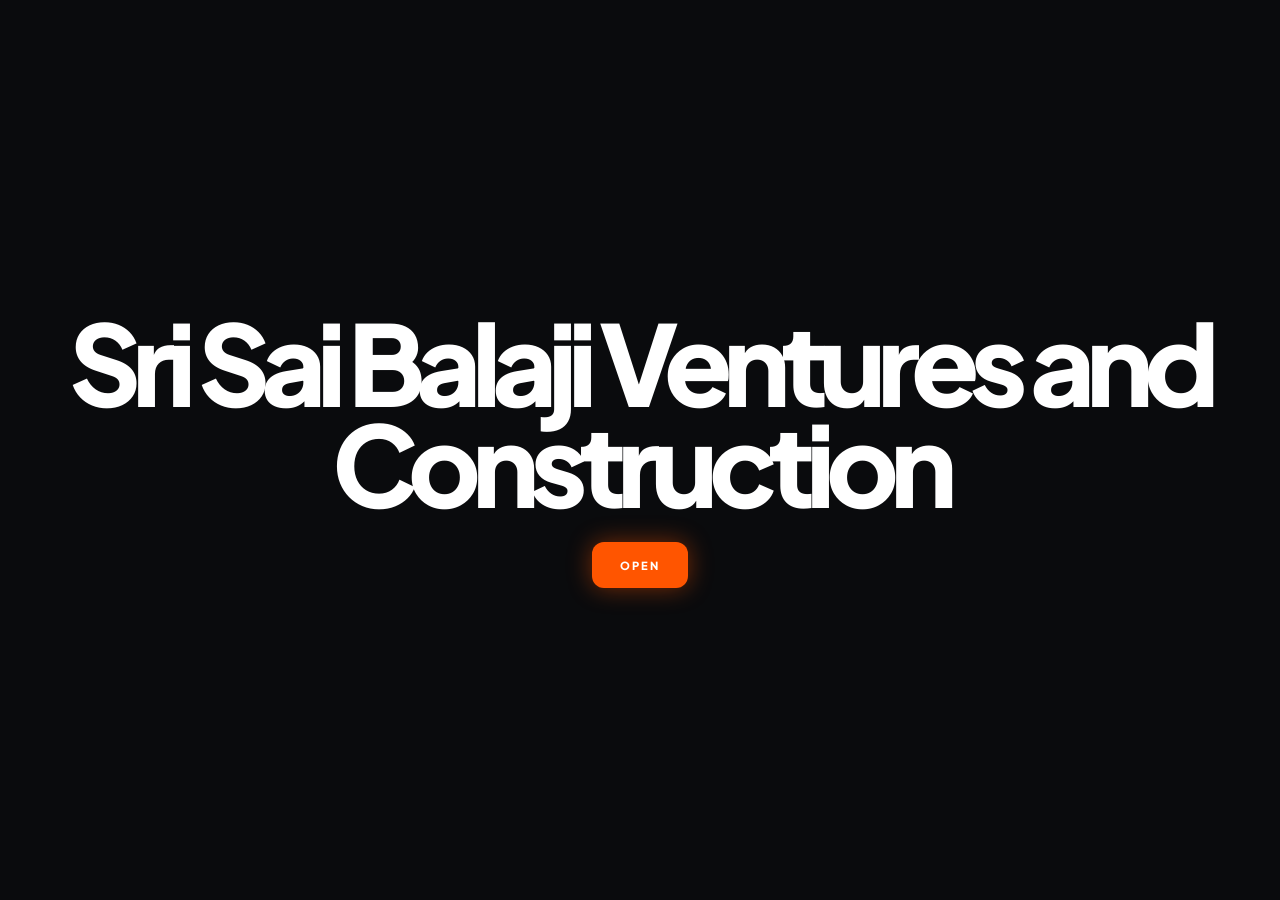
==== commit 2bee9298: "Add files via upload" ====
--- a/index.html
+++ b/index.html
@@ -3,7 +3,7 @@
 <head>
   <meta charset="UTF-8">
   <meta name="viewport" content="width=device-width, initial-scale=1.0, maximum-scale=1.0, user-scalable=no">
-  <title>Balaji Ventures</title>
+  <title>Sri Sai Balaji Ventures and Construction</title>
   <link rel="preconnect" href="https://fonts.googleapis.com">
   <link rel="preconnect" href="https://fonts.gstatic.com" crossorigin>
   <link href="https://fonts.googleapis.com/css2?family=Plus+Jakarta+Sans:wght@400;500;600;700;800&display=swap" rel="stylesheet">
@@ -28,19 +28,6 @@
       text-align: center;
       padding: 32px 20px;
     }
-    .intro-badge {
-      display: inline-block;
-      margin-bottom: 20px;
-      border: 1px solid rgba(255, 85, 0, 0.35);
-      background: rgba(255, 85, 0, 0.08);
-      color: #ff7a32;
-      padding: 8px 14px;
-      border-radius: 999px;
-      font-size: 11px;
-      letter-spacing: 0.18em;
-      text-transform: uppercase;
-      font-weight: 700;
-    }
     .intro-title {
       margin: 0;
       color: #fff;
@@ -48,17 +35,6 @@
       line-height: 0.9;
       letter-spacing: -0.08em;
       font-weight: 800;
-    }
-    .intro-title .dot {
-      color: #FF5500;
-    }
-    .intro-sub {
-      margin: 18px auto 0;
-      max-width: 540px;
-      color: rgba(226, 232, 240, 0.8);
-      font-size: 0.9rem;
-      letter-spacing: 0.14em;
-      text-transform: uppercase;
     }
     .open-btn {
       margin-top: 28px;
@@ -87,7 +63,7 @@
 <body class="dark-theme">
   <div id="introScreen" class="intro-screen">
     <div class="intro-inner">
-      <h1 class="intro-title">Balaji Ventures</h1>
+      <h1 class="intro-title">Sri Sai Balaji Ventures and Construction</h1>
       <button id="openVentureBtn" class="open-btn" type="button">Open</button>
     </div>
   </div>
@@ -98,9 +74,9 @@
     <!-- Top Navigation Bar -->
     <header class="app-header" id="appHeader">
       <div class="header-left">
-        <a href="#" class="brand-link" id="logoBtn" aria-label="Balaji Ventures Home">
-          <div class="brand-badge-icon">BV</div>
-          <span class="brand-name">Balaji Ventures</span>
+        <a href="#" class="brand-link" id="logoBtn" aria-label="Sri Sai Balaji Ventures and Construction Home">
+          <div class="brand-badge-icon">SS</div>
+          <span class="brand-name">Sri Sai Balaji Ventures and Construction</span>
         </a>
       </div>
 
@@ -166,72 +142,98 @@
       <main class="content-view" id="homeView">
         <section class="video-feed-section">
           <div class="feed-header">
-            <h1 class="feed-title">Balaji Ventures Videos</h1>
+            <h1 class="feed-title">Sri Sai Balaji Ventures and Construction Videos</h1>
             <p class="feed-subtitle">Select any video to open the dedicated player page with comments and video made by code.</p>
+          </div>
+
+          <div class="brand-hero" aria-label="Sri Sai Balaji Ventures and Construction branding banner">
+            <div class="brand-hero__inner">
+              <div class="brand-hero__mark" aria-hidden="true">
+                <div class="brand-hero__roof"></div>
+                <div class="brand-hero__house">
+                  <span class="brand-hero__window top"></span>
+                  <span class="brand-hero__window mid"></span>
+                  <span class="brand-hero__window low"></span>
+                </div>
+                <div class="brand-hero__monogram">SSB</div>
+              </div>
+
+              <div class="brand-hero__content">
+                <div class="brand-hero__headline">SRI SAI BALAJI</div>
+                <div class="brand-hero__subhead">VENTURES AND CONSTRUCTION</div>
+                <div class="brand-hero__phone">
+                  <span class="brand-hero__phone-icon">☎</span>
+                  <span>8125900999</span>
+                </div>
+              </div>
+            </div>
           </div>
 
           <!-- Video Cards Grid -->
           <div class="video-cards-grid" id="videoCardsGrid">
 
             <!-- Video Card 0 -->
-            <article class="video-card" data-id="0">
+            <article class="video-card post-card post-card--sunset" data-id="0">
+              <div class="card-media post-collage" aria-label="Four project images">
+                <div class="post-collage__tile post-collage__tile--a"></div>
+                <div class="post-collage__tile post-collage__tile--b"></div>
+                <div class="post-collage__tile post-collage__tile--c"></div>
+                <div class="post-collage__tile post-collage__tile--d"></div>
+                <span class="duration-badge">4 Photos</span>
+              </div>
+              <div class="card-details">
+                <div class="author-avatar">SS</div>
+                <div class="card-meta">
+                  <h3 class="video-card-title">Sri Sai Balaji Ventures and Construction - Project Introduction & Vision</h3>
+                  <div class="author-name">Sri Sai Balaji Ventures and Construction</div>
+                  <div class="video-stats">180K views • 2 days ago</div>
+                </div>
+              </div>
+            </article>
+
+            <!-- Video Card 1 -->
+            <article class="video-card post-card post-card--coast" data-id="1">
               <div class="card-media">
-                <canvas class="thumb-canvas" id="thumbCanvas0" width="400" height="225"></canvas>
+                <canvas class="thumb-canvas" id="thumbCanvas1" width="500" height="500"></canvas>
                 <span class="duration-badge">0:30</span>
               </div>
               <div class="card-details">
-                <div class="author-avatar">BV</div>
+                <div class="author-avatar">SS</div>
                 <div class="card-meta">
-                  <h3 class="video-card-title">Balaji Ventures - Project Introduction & Vision</h3>
-                  <div class="author-name">Balaji Ventures</div>
-                  <div class="video-stats">180K views • 2 days ago</div>
+                  <h3 class="video-card-title">Sri Sai Balaji Ventures and Construction - Coastal Horizon & Sunset Waves</h3>
+                  <div class="author-name">Sri Sai Balaji Ventures and Construction</div>
+                  <div class="video-stats">125K views • 4 days ago</div>
                 </div>
               </div>
             </article>
 
-            <!-- Video Card 1 -->
-            <article class="video-card" data-id="1">
+            <!-- Video Card 2 -->
+            <article class="video-card post-card post-card--mountain" data-id="2">
               <div class="card-media">
-                <canvas class="thumb-canvas" id="thumbCanvas1" width="400" height="225"></canvas>
+                <canvas class="thumb-canvas" id="thumbCanvas2" width="500" height="500"></canvas>
                 <span class="duration-badge">0:30</span>
               </div>
               <div class="card-details">
-                <div class="author-avatar">BV</div>
+                <div class="author-avatar">SS</div>
                 <div class="card-meta">
-                  <h3 class="video-card-title">Balaji Ventures - Coastal Horizon & Sunset Waves</h3>
-                  <div class="author-name">Balaji Ventures</div>
-                  <div class="video-stats">125K views • 4 days ago</div>
+                  <h3 class="video-card-title">Sri Sai Balaji Ventures and Construction - Mountain Pine Sunrise</h3>
+                  <div class="author-name">Sri Sai Balaji Ventures and Construction</div>
+                  <div class="video-stats">95K views • 1 week ago</div>
                 </div>
               </div>
             </article>
 
-            <!-- Video Card 2 -->
-            <article class="video-card" data-id="2">
+            <!-- Video Card 3 -->
+            <article class="video-card post-card post-card--city" data-id="3">
               <div class="card-media">
-                <canvas class="thumb-canvas" id="thumbCanvas2" width="400" height="225"></canvas>
+                <canvas class="thumb-canvas" id="thumbCanvas3" width="500" height="500"></canvas>
                 <span class="duration-badge">0:30</span>
               </div>
               <div class="card-details">
-                <div class="author-avatar">BV</div>
+                <div class="author-avatar">SS</div>
                 <div class="card-meta">
-                  <h3 class="video-card-title">Balaji Ventures - Mountain Pine Sunrise</h3>
-                  <div class="author-name">Balaji Ventures</div>
-                  <div class="video-stats">95K views • 1 week ago</div>
-                </div>
-              </div>
-            </article>
-
-            <!-- Video Card 3 -->
-            <article class="video-card" data-id="3">
-              <div class="card-media">
-                <canvas class="thumb-canvas" id="thumbCanvas3" width="400" height="225"></canvas>
-                <span class="duration-badge">0:30</span>
-              </div>
-              <div class="card-details">
-                <div class="author-avatar">BV</div>
-                <div class="card-meta">
-                  <h3 class="video-card-title">Balaji Ventures - Twilight City Lights</h3>
-                  <div class="author-name">Balaji Ventures</div>
+                  <h3 class="video-card-title">Sri Sai Balaji Ventures and Construction - Twilight City Lights</h3>
+                  <div class="author-name">Sri Sai Balaji Ventures and Construction</div>
                   <div class="video-stats">140K views • 2 weeks ago</div>
                 </div>
               </div>
@@ -502,8 +504,8 @@
       <div class="account-user-row">
         <div class="avatar-circle">BV</div>
         <div class="account-user-meta">
-          <div class="user-name">Balaji Ventures</div>
-          <div class="user-handle">@balajiventures</div>
+          <div class="user-name">Sri Sai Balaji Ventures and Construction</div>
+          <div class="user-handle">@srisaibalajiventuresandconstruction</div>
         </div>
       </div>
       <div class="menu-divider"></div>
--- a/style.css
+++ b/style.css
@@ -1,5 +1,5 @@
 /* ==========================================================================
-   Balaji Ventures - Professional Video Platform Stylesheet
+   Sri Sai Balaji Ventures and Construction - Professional Video Platform Stylesheet
    Dark Mode & Light Mode Theme Support
    Solid Colors Only, YouTube-Caliber 2-Column Watch Layout,
    Full Interactive Comments Section, Responsive for Laptop & Mobile
@@ -378,95 +378,301 @@
   color: var(--text-secondary);
 }
 
+.brand-hero {
+  margin: 0 0 26px;
+  border-radius: 20px;
+  background: linear-gradient(135deg, #06171d 0%, #0e1f2a 30%, #0a1a22 100%);
+  border: 2px solid rgba(214, 170, 77, 0.9);
+  box-shadow: 0 20px 40px rgba(0, 0, 0, 0.28), inset 0 0 30px rgba(212, 168, 71, 0.12);
+  overflow: hidden;
+  position: relative;
+}
+
+.brand-hero::before {
+  content: "";
+  position: absolute;
+  inset: 0;
+  background: radial-gradient(circle at 50% 0%, rgba(214, 170, 77, 0.18), transparent 38%);
+  pointer-events: none;
+}
+
+.brand-hero__inner {
+  position: relative;
+  display: flex;
+  align-items: center;
+  justify-content: center;
+  gap: 18px;
+  padding: 24px 26px;
+  min-height: 170px;
+}
+
+.brand-hero__mark {
+  position: relative;
+  width: 120px;
+  height: 120px;
+  border-radius: 50%;
+  background: radial-gradient(circle at 30% 30%, #f3d987, #d4a53b 35%, #8d6517 100%);
+  box-shadow: 0 0 0 5px rgba(214, 170, 77, 0.5), 0 18px 38px rgba(0,0,0,0.26);
+  display: flex;
+  align-items: center;
+  justify-content: center;
+  flex-shrink: 0;
+}
+
+.brand-hero__roof {
+  position: absolute;
+  left: 50%;
+  bottom: 28px;
+  transform: translateX(-50%);
+  width: 80px;
+  height: 48px;
+  background: linear-gradient(135deg, #f2d98f, #b98732 60%, #7d5b18);
+  clip-path: polygon(50% 0, 100% 100%, 0 100%);
+  border-radius: 6px;
+  box-shadow: 0 10px 18px rgba(0,0,0,0.22);
+}
+
+.brand-hero__house {
+  position: absolute;
+  left: 50%;
+  bottom: 16px;
+  transform: translateX(-50%);
+  width: 72px;
+  height: 38px;
+  border-radius: 8px 8px 0 0;
+  background: linear-gradient(180deg, rgba(7, 18, 21, 0.95), rgba(3, 7, 10, 0.8));
+  border: 3px solid rgba(212, 168, 71, 0.9);
+  box-shadow: inset 0 0 18px rgba(210, 168, 71, 0.12);
+}
+
+.brand-hero__window {
+  position: absolute;
+  top: 10px;
+  width: 14px;
+  height: 14px;
+  border-radius: 3px;
+  background: linear-gradient(135deg, #ffd977, #c98d28);
+  box-shadow: inset 0 0 0 2px rgba(255,255,255,0.4);
+}
+
+.brand-hero__window.top { left: 14px; }
+.brand-hero__window.mid { left: 29px; }
+.brand-hero__window.low { left: 44px; }
+
+.brand-hero__monogram {
+  position: absolute;
+  bottom: 13px;
+  left: 50%;
+  transform: translateX(-50%);
+  color: #0a1620;
+  font-weight: 900;
+  font-size: 18px;
+  letter-spacing: 1px;
+  text-shadow: 0 1px 0 rgba(255,255,255,0.4);
+}
+
+.brand-hero__content {
+  display: flex;
+  flex-direction: column;
+  align-items: center;
+  text-align: center;
+}
+
+.brand-hero__headline {
+  font-size: clamp(1.9rem, 2.8vw, 3.6rem);
+  line-height: 0.9;
+  letter-spacing: -0.05em;
+  font-weight: 900;
+  color: #f0c86a;
+  text-shadow: 0 3px 0 rgba(78, 53, 5, 0.55), 0 8px 18px rgba(0,0,0,0.32);
+}
+
+.brand-hero__subhead {
+  margin-top: 8px;
+  font-size: clamp(0.95rem, 1.4vw, 1.7rem);
+  font-weight: 700;
+  letter-spacing: 0.08em;
+  color: #f5d99d;
+  text-transform: uppercase;
+}
+
+.brand-hero__phone {
+  margin-top: 14px;
+  display: inline-flex;
+  align-items: center;
+  gap: 10px;
+  padding: 10px 18px;
+  border-radius: 999px;
+  border: 2px solid rgba(210, 168, 71, 0.9);
+  background: rgba(13, 21, 26, 0.8);
+  font-weight: 800;
+  letter-spacing: 0.05em;
+  color: #f7d98d;
+  box-shadow: inset 0 0 14px rgba(212, 168, 71, 0.12);
+}
+
+.brand-hero__phone-icon {
+  font-size: 1.1rem;
+}
+
 /* ==========================================================================
    Video Feed Cards Grid
    ========================================================================== */
 .video-cards-grid {
   display: grid;
-  grid-template-columns: repeat(auto-fill, minmax(280px, 1fr));
-  gap: 24px 16px;
+  grid-template-columns: repeat(2, minmax(240px, 1fr));
+  gap: 20px;
   margin-bottom: 36px;
 }
 
 .video-card {
   display: flex;
   flex-direction: column;
-  background-color: var(--bg-card);
-  border: 1px solid var(--border-subtle);
-  border-radius: var(--radius-md);
+  background: linear-gradient(180deg, rgba(20, 25, 31, 0.96), rgba(10, 16, 20, 0.96));
+  border: 1px solid rgba(214, 170, 77, 0.45);
+  border-radius: 22px;
   overflow: hidden;
   cursor: pointer;
-  transition: border-color 0.15s ease, transform 0.15s ease, box-shadow 0.15s ease;
+  transition: transform 0.18s ease, box-shadow 0.18s ease, border-color 0.18s ease;
+  box-shadow: 0 10px 24px rgba(0, 0, 0, 0.14);
 }
 
 .video-card:hover {
-  border-color: var(--accent-blue);
-  transform: translateY(-2px);
-  box-shadow: 0 6px 18px rgba(0, 0, 0, 0.08);
+  transform: translateY(-3px);
+  border-color: rgba(214, 170, 77, 0.9);
+  box-shadow: 0 16px 30px rgba(0, 0, 0, 0.22);
 }
 
 .card-media {
   width: 100%;
-  aspect-ratio: 16 / 9;
+  aspect-ratio: 1 / 1;
   position: relative;
   background-color: #000000;
+  border-bottom: 1px solid rgba(214, 170, 77, 0.35);
 }
 
 .thumb-canvas {
   width: 100%;
   height: 100%;
   display: block;
+  object-fit: cover;
+}
+
+.post-collage {
+  display: grid;
+  grid-template-columns: 1fr 1fr;
+  grid-template-rows: 1fr 1fr;
+  gap: 2px;
+  background: rgba(12, 17, 23, 0.9);
+}
+
+.post-collage__tile {
+  min-height: 100%;
+  background-size: cover;
+  background-position: center;
+  background-repeat: no-repeat;
+  filter: saturate(1.05) contrast(1.06);
+}
+
+.post-collage__tile--a {
+  background: linear-gradient(135deg, rgba(193, 137, 38, 0.6), rgba(26, 34, 36, 0.7)), url('https://images.unsplash.com/photo-1505693416388-ac5ce068fe85?auto=format&fit=crop&w=900&q=80') center/cover no-repeat;
+}
+
+.post-collage__tile--b {
+  background: linear-gradient(135deg, rgba(20, 34, 30, 0.5), rgba(201, 146, 50, 0.45)), url('https://images.unsplash.com/photo-1486406146926-c627a92ad1ab?auto=format&fit=crop&w=900&q=80') center/cover no-repeat;
+}
+
+.post-collage__tile--c {
+  background: linear-gradient(135deg, rgba(201, 146, 50, 0.45), rgba(16, 25, 31, 0.6)), url('https://images.unsplash.com/photo-1494526585095-c41746248156?auto=format&fit=crop&w=900&q=80') center/cover no-repeat;
+}
+
+.post-collage__tile--d {
+  background: linear-gradient(135deg, rgba(17, 23, 29, 0.55), rgba(201, 146, 50, 0.32)), url('https://images.unsplash.com/photo-1448630360428-65456885c650?auto=format&fit=crop&w=900&q=80') center/cover no-repeat;
 }
 
 .duration-badge {
   position: absolute;
-  bottom: 8px;
-  right: 8px;
-  background-color: rgba(0, 0, 0, 0.85);
+  bottom: 10px;
+  right: 10px;
+  background-color: rgba(0, 0, 0, 0.8);
   color: #ffffff;
   font-size: 11px;
   font-weight: 700;
-  padding: 2px 6px;
-  border-radius: 4px;
+  padding: 4px 7px;
+  border-radius: 999px;
+  border: 1px solid rgba(255,255,255,0.2);
 }
 
 .card-details {
-  padding: 12px 14px 14px;
+  padding: 12px 14px 16px;
   display: flex;
   gap: 12px;
   align-items: flex-start;
 }
 
 .author-avatar {
-  width: 36px;
-  height: 36px;
-  border-radius: 50%;
-  background-color: var(--accent-blue);
-  color: #ffffff;
-  font-size: 12px;
-  font-weight: 800;
+  width: 38px;
+  height: 38px;
+  border-radius: 12px;
+  background: linear-gradient(135deg, #f3d67f, #be8a2f 60%, #7d5a18);
+  color: #0b1419;
+  font-size: 11px;
+  font-weight: 900;
   display: flex;
   align-items: center;
   justify-content: center;
   flex-shrink: 0;
+  box-shadow: inset 0 0 0 2px rgba(255,255,255,0.35);
 }
 
 .card-meta {
   flex: 1;
   display: flex;
   flex-direction: column;
-  gap: 3px;
+  gap: 4px;
 }
 
 .video-card-title {
   font-size: 14px;
-  font-weight: 600;
-  color: var(--text-primary);
+  font-weight: 700;
+  color: #f5d38a;
   line-height: 1.35;
   display: -webkit-box;
   -webkit-line-clamp: 2;
   -webkit-box-orient: vertical;
   overflow: hidden;
+}
+
+.author-name {
+  font-size: 12px;
+  color: #d9dfe8;
+}
+
+.video-stats {
+  font-size: 12px;
+  color: #acb8c2;
+}
+
+.post-card--sunset {
+  background: linear-gradient(180deg, rgba(18, 19, 22, 0.96), rgba(31, 23, 16, 0.96));
+}
+
+.post-card--coast {
+  background: linear-gradient(180deg, rgba(12, 18, 32, 0.96), rgba(13, 24, 38, 0.96));
+}
+
+.post-card--mountain {
+  background: linear-gradient(180deg, rgba(17, 20, 28, 0.96), rgba(24, 19, 18, 0.96));
+}
+
+.post-card--city {
+  background: linear-gradient(180deg, rgba(13, 15, 24, 0.96), rgba(18, 21, 31, 0.96));
+}
+
+@media (max-width: 820px) {
+  .video-cards-grid {
+    grid-template-columns: 1fr;
+  }
 }
 
 .author-name {
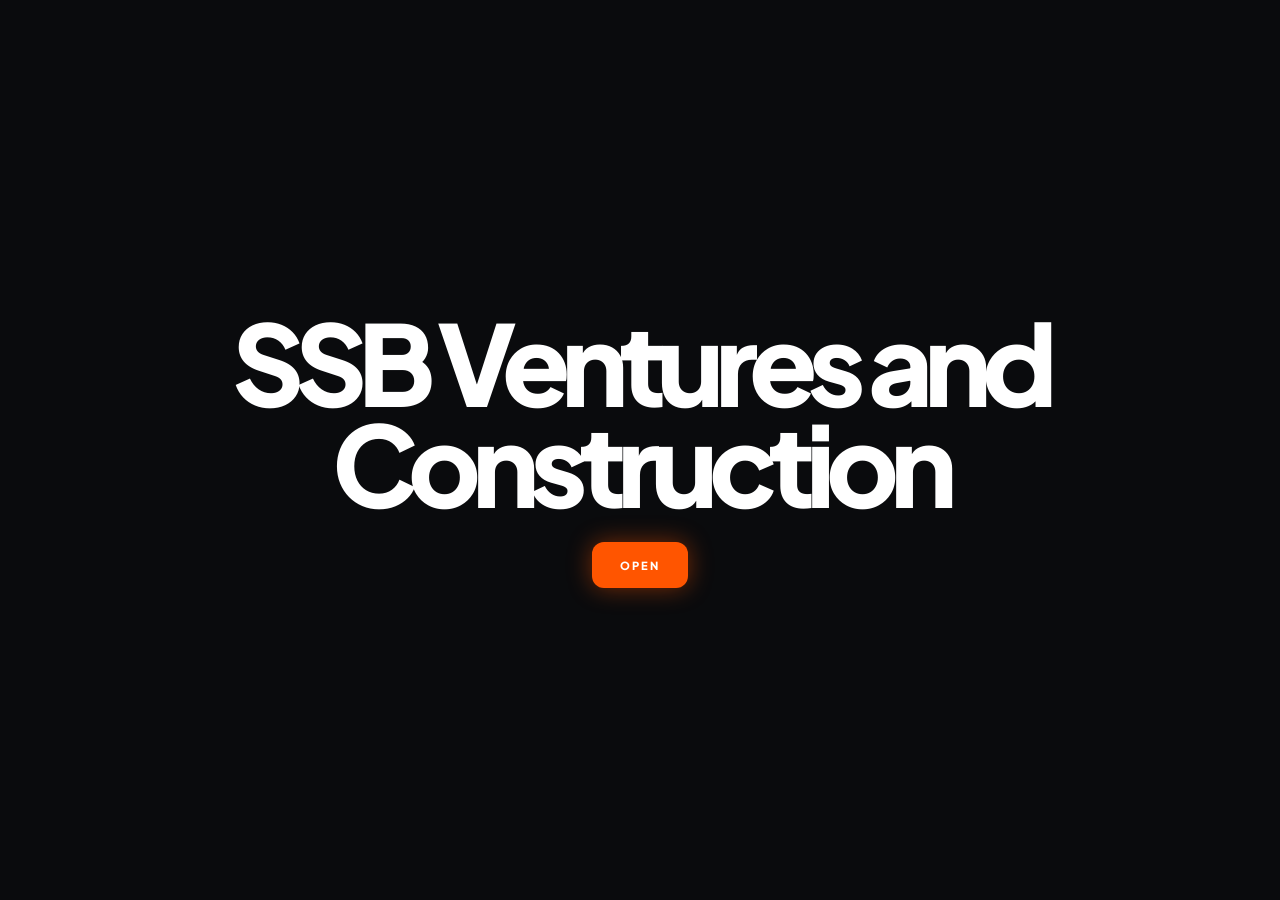
==== commit c6696024: "Add files via upload" ====
--- a/index.html
+++ b/index.html
@@ -3,7 +3,7 @@
 <head>
   <meta charset="UTF-8">
   <meta name="viewport" content="width=device-width, initial-scale=1.0, maximum-scale=1.0, user-scalable=no">
-  <title>Sri Sai Balaji Ventures and Construction</title>
+  <title>SSB Ventures and Construction</title>
   <link rel="preconnect" href="https://fonts.googleapis.com">
   <link rel="preconnect" href="https://fonts.gstatic.com" crossorigin>
   <link href="https://fonts.googleapis.com/css2?family=Plus+Jakarta+Sans:wght@400;500;600;700;800&display=swap" rel="stylesheet">
@@ -63,7 +63,7 @@
 <body class="dark-theme">
   <div id="introScreen" class="intro-screen">
     <div class="intro-inner">
-      <h1 class="intro-title">Sri Sai Balaji Ventures and Construction</h1>
+      <h1 class="intro-title">SSB Ventures and Construction</h1>
       <button id="openVentureBtn" class="open-btn" type="button">Open</button>
     </div>
   </div>
@@ -74,9 +74,9 @@
     <!-- Top Navigation Bar -->
     <header class="app-header" id="appHeader">
       <div class="header-left">
-        <a href="#" class="brand-link" id="logoBtn" aria-label="Sri Sai Balaji Ventures and Construction Home">
+        <a href="#" class="brand-link" id="logoBtn" aria-label="SSB Ventures and Construction Home">
           <div class="brand-badge-icon">SS</div>
-          <span class="brand-name">Sri Sai Balaji Ventures and Construction</span>
+          <span class="brand-name">SSB Ventures and Construction</span>
         </a>
       </div>
 
@@ -142,11 +142,11 @@
       <main class="content-view" id="homeView">
         <section class="video-feed-section">
           <div class="feed-header">
-            <h1 class="feed-title">Sri Sai Balaji Ventures and Construction Videos</h1>
+            <h1 class="feed-title">SSB Ventures and Construction Videos</h1>
             <p class="feed-subtitle">Select any video to open the dedicated player page with comments and video made by code.</p>
           </div>
 
-          <div class="brand-hero" aria-label="Sri Sai Balaji Ventures and Construction branding banner">
+          <div class="brand-hero" aria-label="SSB Ventures and Construction branding banner">
             <div class="brand-hero__inner">
               <div class="brand-hero__mark" aria-hidden="true">
                 <div class="brand-hero__roof"></div>
@@ -159,7 +159,7 @@
               </div>
 
               <div class="brand-hero__content">
-                <div class="brand-hero__headline">SRI SAI BALAJI</div>
+                <div class="brand-hero__headline">SSB</div>
                 <div class="brand-hero__subhead">VENTURES AND CONSTRUCTION</div>
                 <div class="brand-hero__phone">
                   <span class="brand-hero__phone-icon">☎</span>
